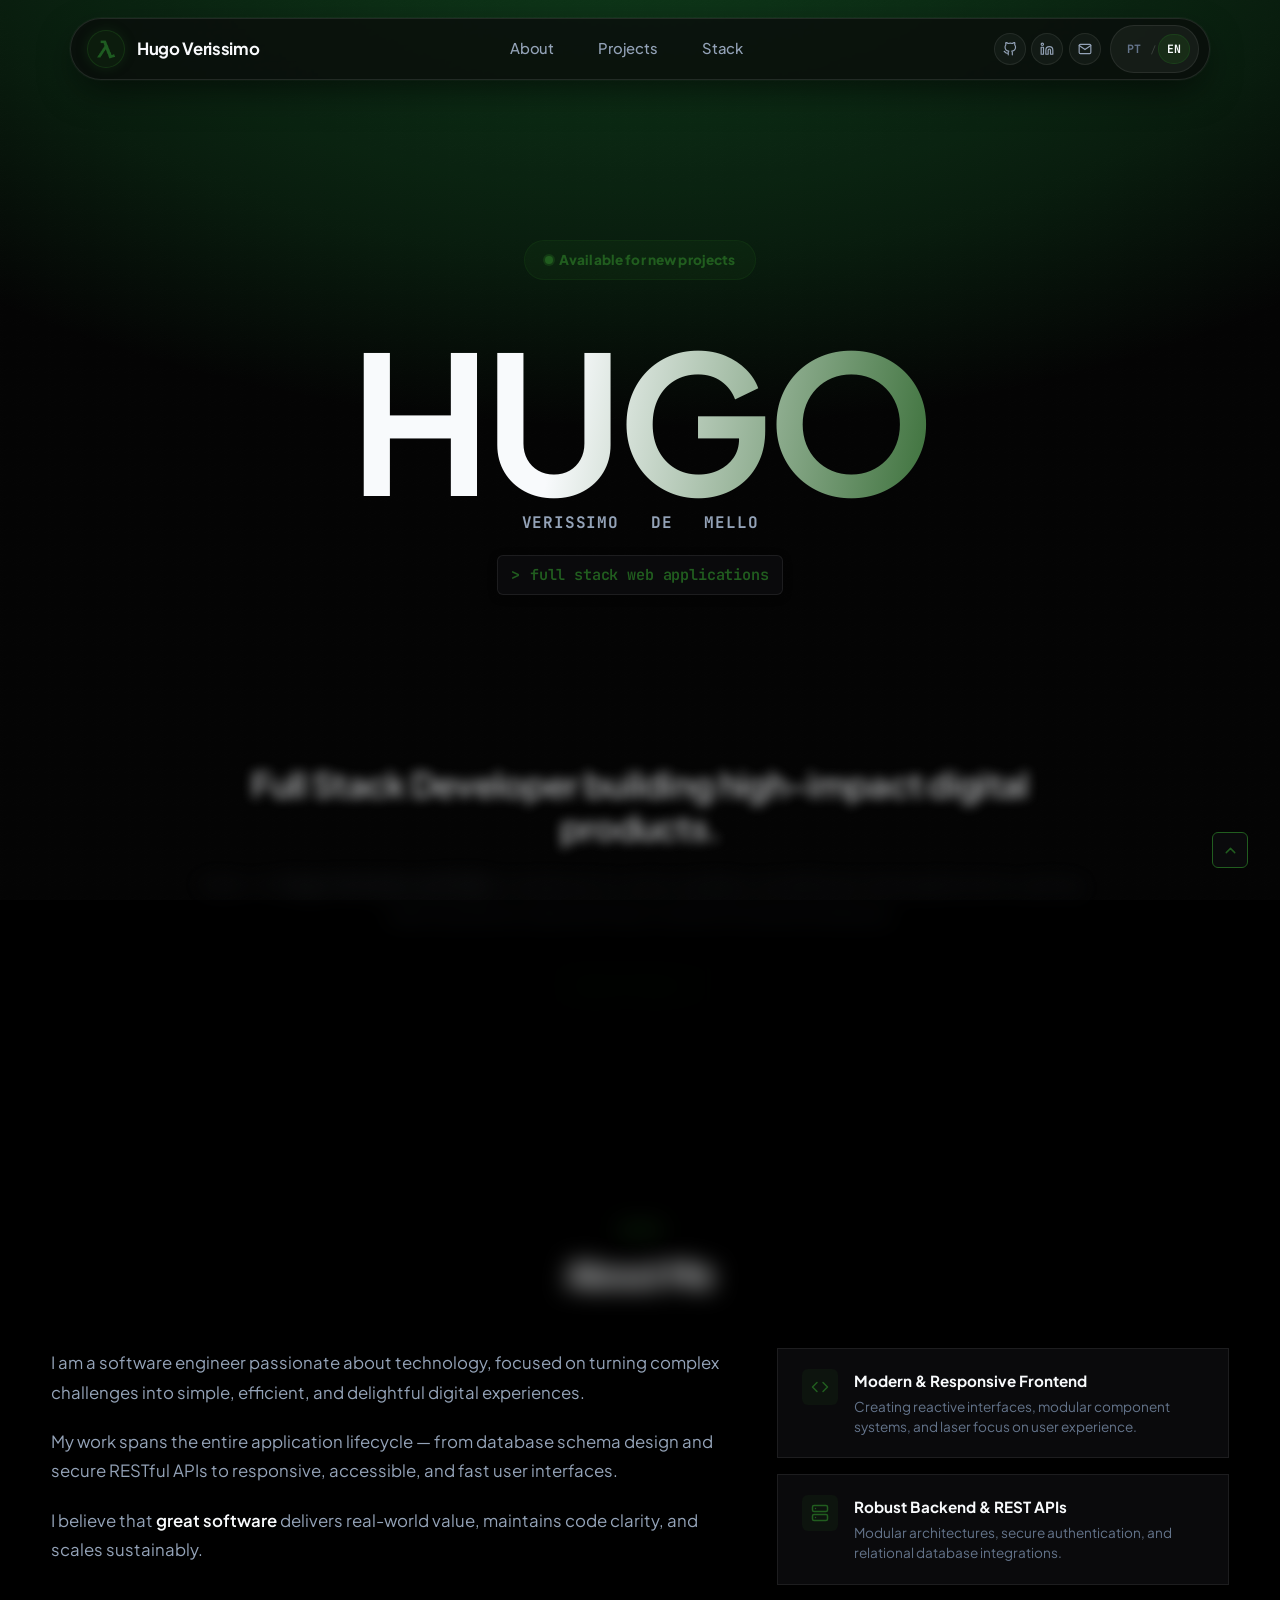
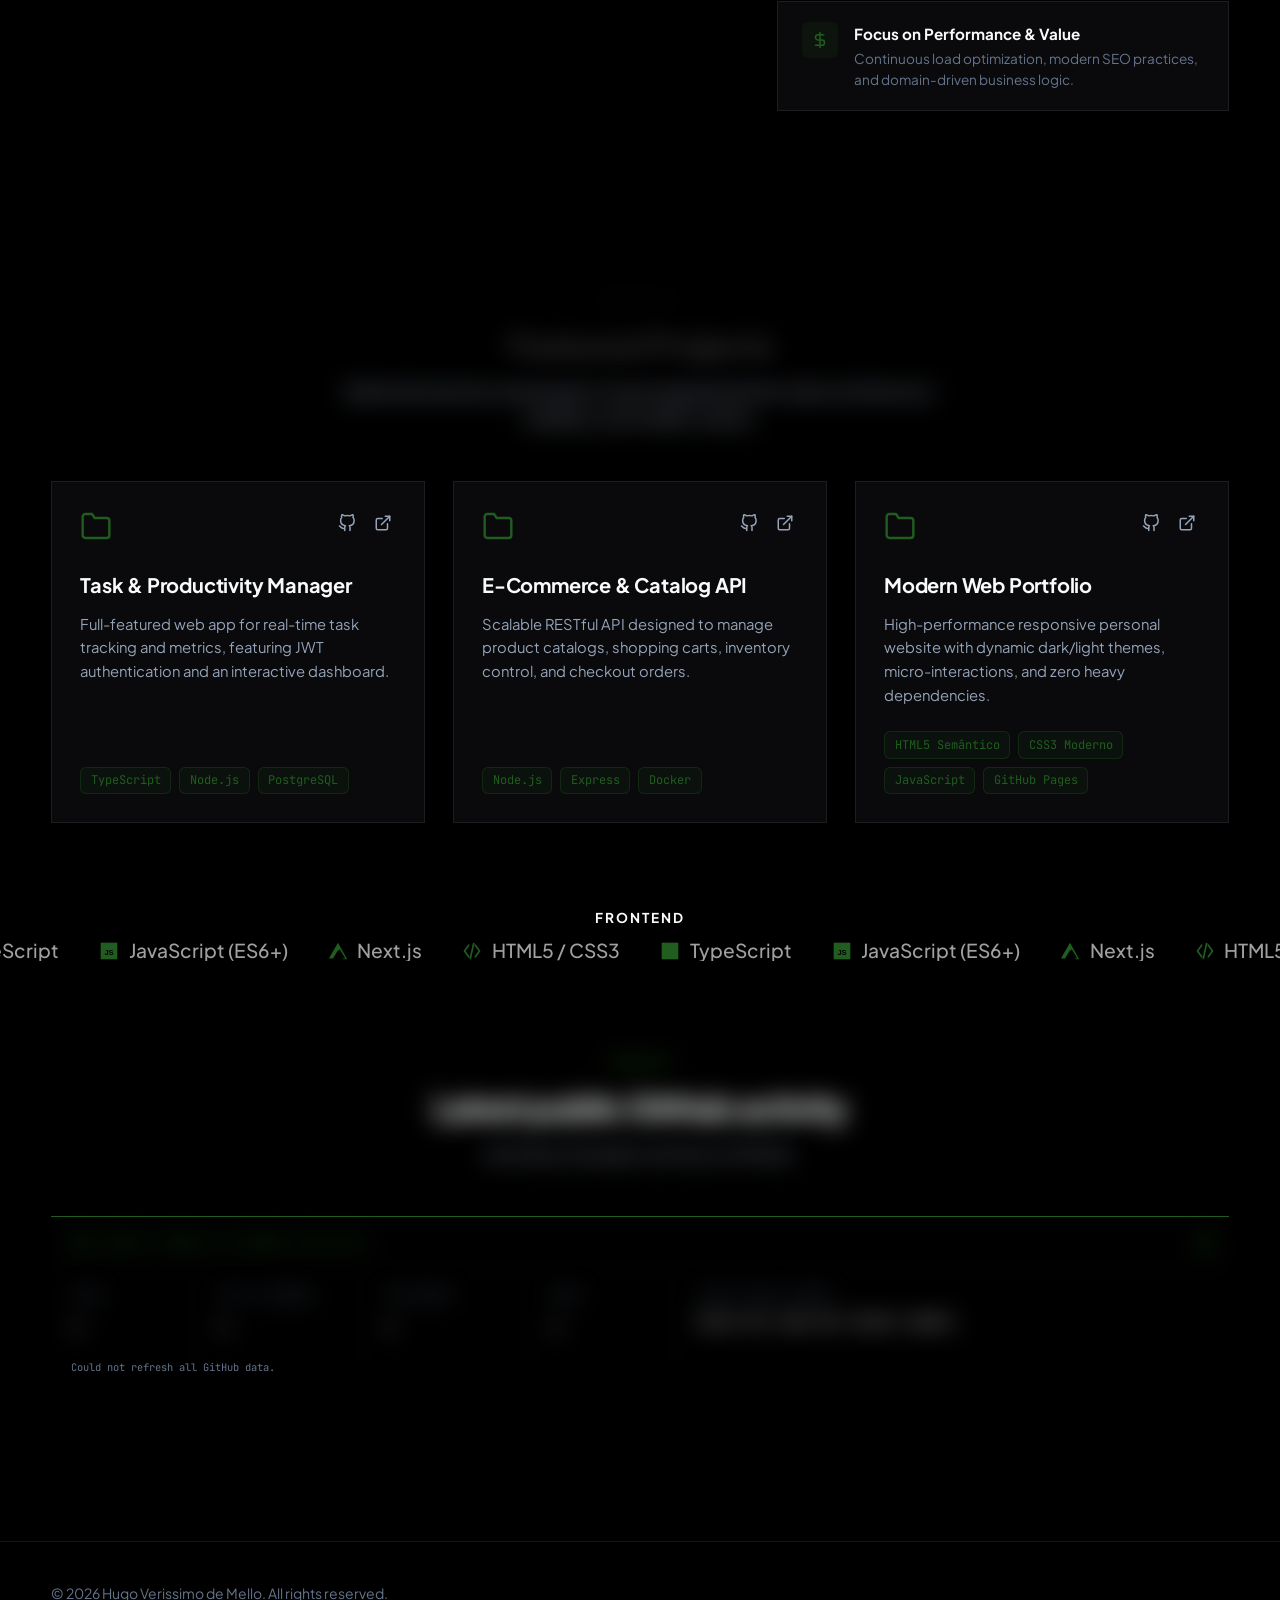
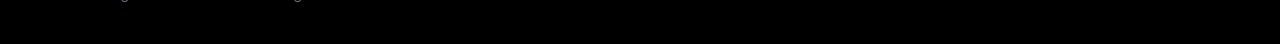
==== index.html @ c096e30d "ajuste da cor e posição carrossel" ====
﻿<!DOCTYPE html>
<html lang="pt-BR">

<head>
    <meta charset="UTF-8">
    <meta name="viewport" content="width=device-width, initial-scale=1.0">
    <meta name="description"
        content="Portfólio de Hugo Verissimo de Mello - Desenvolvedor Full Stack especializado em TypeScript, React, Node.js e soluções web modernas.">
    <meta name="author" content="Hugo Verissimo de Mello">
    <meta property="og:title" content="Hugo Verissimo de Mello | Desenvolvedor Full Stack">
    <meta property="og:description"
        content="Portfólio moderno e direto ao ponto de Hugo Verissimo de Mello. Projetos, stack e contato.">
    <meta property="og:type" content="website">

    <title>Hugo Verissimo de Mello | Desenvolvedor Full Stack</title>

    <!-- Tipografia Moderna (Google Fonts) -->
    <link rel="preconnect" href="https://fonts.googleapis.com">
    <link rel="preconnect" href="https://fonts.gstatic.com" crossorigin>
    <link
        href="https://fonts.googleapis.com/css2?family=JetBrains+Mono:wght@400;500;600&family=Plus+Jakarta+Sans:wght@400;500;600;700;800&display=swap"
        rel="stylesheet">

    <link rel="stylesheet" href="css/main.css">
    <link rel="shortcut icon" href="assets/images/lambda.png" type="image/png" />

</head>

<body>
    <div id="section-glow" aria-hidden="true"></div>

    <!-- Cabeçalho & Navegação Fixa -->
    <header class="header">
        <div class="nav">
            <a href="#" class="nav-brand" aria-label="Início">
                <div class="brand-avatar">
                    <img src="assets/images/lambda_puro.png" alt="Hugo Verissimo" class="brand-logo">
                </div>
                <span class="brand-name">Hugo Verissimo</span>
            </a>

            <!-- Menu de Links com contorno redondo (Pill) e animação contínua -->
            <ul class="nav-links" id="nav-links" role="navigation">
                <li><a href="#sobre" class="nav-link"><span data-i18n="nav.about">Sobre</span><svg
                            class="nav-link-outline" viewBox="0 0 100 40" preserveAspectRatio="none" aria-hidden="true">
                            <rect x="0.75" y="0.75" width="98.5" height="38.5" rx="19.25" ry="19.25" pathLength="100">
                            </rect>
                        </svg></a></li>
                <li><a href="#projetos" class="nav-link"><span data-i18n="nav.projects">Projetos</span><svg
                            class="nav-link-outline" viewBox="0 0 100 40" preserveAspectRatio="none" aria-hidden="true">
                            <rect x="0.75" y="0.75" width="98.5" height="38.5" rx="19.25" ry="19.25" pathLength="100">
                            </rect>
                        </svg></a></li>
                <li><a href="#stack" class="nav-link"><span data-i18n="nav.stack">Stack</span><svg
                            class="nav-link-outline" viewBox="0 0 100 40" preserveAspectRatio="none" aria-hidden="true">
                            <rect x="0.75" y="0.75" width="98.5" height="38.5" rx="19.25" ry="19.25" pathLength="100">
                            </rect>
                        </svg></a></li>

            </ul>

            <!-- Ações do Menu -->
            <div class="nav-actions">
                <!-- Ícones de Contato no Topo -->
                <div class="header-socials" aria-label="Redes sociais e contato">
                    <a href="https://github.com/hugohvm25" target="_blank" rel="noopener noreferrer"
                        class="header-social-link" aria-label="GitHub">
                        <svg viewBox="0 0 24 24" fill="none" stroke="currentColor" stroke-width="2"
                            stroke-linecap="round" stroke-linejoin="round">
                            <path
                                d="M9 19c-5 1.5-5-2.5-7-3m14 6v-3.87a3.37 3.37 0 0 0-.94-2.61c3.14-.35 6.44-1.54 6.44-7A5.44 5.44 0 0 0 20 4.77 5.07 5.07 0 0 0 19.91 1S18.73.65 16 2.48a13.38 13.38 0 0 0-7 0C6.27.65 5.09 1 5.09 1A5.07 5.07 0 0 0 5 4.77a5.44 5.44 0 0 0-1.5 3.78c0 5.42 3.3 6.61 6.44 7A3.37 3.37 0 0 0 9 18.13V22">
                            </path>
                        </svg>
                    </a>
                    <a href="https://www.linkedin.com/in/hugo-verissimo-de-mello/" target="_blank"
                        rel="noopener noreferrer" class="header-social-link" aria-label="LinkedIn">
                        <svg viewBox="0 0 24 24" fill="none" stroke="currentColor" stroke-width="2"
                            stroke-linecap="round" stroke-linejoin="round">
                            <path d="M16 8a6 6 0 0 1 6 6v7h-4v-7a2 2 0 0 0-2-2 2 2 0 0 0-2 2v7h-4v-7a6 6 0 0 1 6-6z">
                            </path>
                            <rect x="2" y="9" width="4" height="12"></rect>
                            <circle cx="4" cy="4" r="2"></circle>
                        </svg>
                    </a>
                    <a href="mailto:hgmello25@gmail.com" class="header-social-link" aria-label="E-mail">
                        <svg viewBox="0 0 24 24" fill="none" stroke="currentColor" stroke-width="2"
                            stroke-linecap="round" stroke-linejoin="round">
                            <path d="M4 4h16c1.1 0 2 .9 2 2v12c0 1.1-.9 2-2 2H4c-1.1 0-2-.9-2-2V6c0-1.1.9-2 2-2z">
                            </path>
                            <polyline points="22,6 12,13 2,6"></polyline>
                        </svg>
                    </a>
                </div>

                <!-- Seletor de Idioma EN / PT -->
                <div class="lang-switch" role="group" aria-label="Idioma">
                    <button type="button" class="lang-btn active" data-lang="pt" aria-pressed="true">PT</button>
                    <span class="lang-divider">/</span>
                    <button type="button" class="lang-btn" data-lang="en" aria-pressed="false">EN</button>
                </div>



                <!-- Botão Menu Mobile -->
                <button id="mobile-toggle" class="mobile-toggle" aria-label="Abrir menu" aria-expanded="false">
                    <svg viewBox="0 0 24 24" width="20" height="20" fill="none" stroke="currentColor" stroke-width="2"
                        stroke-linecap="round" stroke-linejoin="round">
                        <line x1="3" y1="12" x2="21" y2="12"></line>
                        <line x1="3" y1="6" x2="21" y2="6"></line>
                        <line x1="3" y1="18" x2="21" y2="18"></line>
                    </svg>
                </button>
            </div>
        </div>
    </header>

    <main>
        <!-- ====================================================================
         HERO SECTION (Apresentação Principal)
         ==================================================================== -->
        <section class="section hero" id="inicio">
            <div class="container hero-grid">
                <div class="hero-content">
                    <!-- Status Disponível -->
                    <div class="status-pill">
                        <span class="status-dot"></span>
                        <span data-i18n="hero.status">Disponível para novos projetos</span>
                    </div>

                    <br>
                    <!-- Bloco de Nome com Larguras Sincronizadas -->
                    <div class="hero-name-wrapper">
                        <h1 class="hero-name-first highlight"><strong>HUGO</strong></h1>
                        <div class="hero-name-last" aria-label="Verissimo de Mello">
                            <span>VERISSIMO</span>
                            <span>DE</span>
                            <span>MELLO</span>
                        </div>
                    </div>
                    <!-- Roleta de Código (Estilo Ruben Marcus) -->
                    <div class="hero-scramble-box" aria-label="Especialidades">
                        <span class="scramble-prompt" aria-hidden="true">&gt;</span>
                        <span class="scramble-text" id="code-roulette">aplicações web full stack</span>
                    </div>

                    <h2 class="hero-title scroll-blur-title" data-i18n="hero.title">
                        Desenvolvedor <span class="highlight">Full Stack</span> criando produtos de alto impacto.
                    </h2>

                    <p class="hero-subtitle scroll-blur-title" data-i18n="hero.subtitle">
                        Olá, sou <strong>Hugo Verissimo de Mello</strong>. Construo aplicações web completas, escaláveis
                        e eficientes, unindo código limpo no backend com interfaces fluidas e intuitivas no frontend.
                    </p>

                    <div class="hero-cta scroll-blur-title">
                        <a href="#projetos" class="btn btn-projects">
                            <span data-i18n="hero.btnProjects">Explorar Projetos</span>
                            <svg viewBox="0 0 24 24" fill="none" stroke="currentColor" stroke-width="2"
                                stroke-linecap="round" stroke-linejoin="round">
                                <line x1="7" y1="17" x2="17" y2="7"></line>
                                <polyline points="7 7 17 7 17 17"></polyline>
                            </svg>
                        </a>
                    </div>
                </div>


            </div>
        </section>

        <!-- ====================================================================
         SEÇÃO SOBRE MIM (Direta e Objetiva)
         ==================================================================== -->
        <section class="section" id="sobre">
            <div class="container">
                <div class="section-header">
                    <span class="section-tag scroll-blur-title" data-i18n="about.tag">Apresentação</span>
                    <h2 class="section-title scroll-blur-title" data-i18n="about.title">Sobre Mim</h2>
                </div>

                <div class="about-grid">
                    <div class="about-text">
                        <p data-i18n="about.p1">
                            Sou um desenvolvedor apaixonado por tecnologia e engenharia de software, focado em
                            transformar problemas complexos em produtos digitais simples, eficientes e agradáveis de
                            usar.
                        </p>
                        <p data-i18n="about.p2">
                            Minha atuação abrange todo o ciclo de vida da aplicação — desde o planejamento e modelagem
                            de bancos de dados relacionais e APIs RESTful até interfaces responsivas, acessíveis e com
                            excelente usabilidade.
                        </p>
                        <p data-i18n="about.p3">
                            Acredito que um <strong> bom software</strong> é aquele que entrega valor real, possui
                            código
                            compreensível e escala com sustentabilidade.
                        </p>
                    </div>

                    <div class="about-highlights">
                        <div class="highlight-card">
                            <div class="highlight-icon">
                                <svg viewBox="0 0 24 24" fill="none" stroke="currentColor" stroke-width="2"
                                    stroke-linecap="round" stroke-linejoin="round">
                                    <polyline points="16 18 22 12 16 6"></polyline>
                                    <polyline points="8 6 2 12 8 18"></polyline>
                                </svg>
                            </div>
                            <div>
                                <h3 class="highlight-title" data-i18n="about.card1Title">Frontend Moderno & Responsivo
                                </h3>
                                <p class="highlight-desc" data-i18n="about.card1Desc">Criação de interfaces reativas,
                                    componentes reutilizáveis e foco total na experiência do usuário.</p>
                            </div>
                        </div>

                        <div class="highlight-card">
                            <div class="highlight-icon">
                                <svg viewBox="0 0 24 24" fill="none" stroke="currentColor" stroke-width="2"
                                    stroke-linecap="round" stroke-linejoin="round">
                                    <rect x="2" y="2" width="20" height="8" rx="2" ry="2"></rect>
                                    <rect x="2" y="14" width="20" height="8" rx="2" ry="2"></rect>
                                    <line x1="6" y1="6" x2="6.01" y2="6"></line>
                                    <line x1="6" y1="18" x2="6.01" y2="18"></line>
                                </svg>
                            </div>
                            <div>
                                <h3 class="highlight-title" data-i18n="about.card2Title">Backend Robusto & APIs REST
                                </h3>
                                <p class="highlight-desc" data-i18n="about.card2Desc">Arquitetura de microsserviços e
                                    monólitos modulares, autenticação segura e integração com bancos de dados.</p>
                            </div>
                        </div>

                        <div class="highlight-card">
                            <div class="highlight-icon">
                                <svg viewBox="0 0 24 24" fill="none" stroke="currentColor" stroke-width="2"
                                    stroke-linecap="round" stroke-linejoin="round">
                                    <path d="M12 2v20M17 5H9.5a3.5 3.5 0 0 0 0 7h5a3.5 3.5 0 0 1 0 7H6"></path>
                                </svg>
                            </div>
                            <div>
                                <h3 class="highlight-title" data-i18n="about.card3Title">Foco em Performance & Valor
                                </h3>
                                <p class="highlight-desc" data-i18n="about.card3Desc">Otimização contínua de
                                    carregamento, boas práticas de SEO e foco nas regras de negócio.</p>
                            </div>
                        </div>
                    </div>
                </div>
            </div>
        </section>

        <!-- ====================================================================
         SEÇÃO PROJETOS EM DESTAQUE
         ==================================================================== -->
        <section class="section" id="projetos">
            <div class="container">
                <div class="section-header">
                    <span class="section-tag scroll-blur-title" data-i18n="projects.tag">Portfólio</span>
                    <h2 class="section-title scroll-blur-title" data-i18n="projects.title">Projetos em Destaque</h2>
                    <p class="section-description scroll-blur-title" data-i18n="projects.desc">
                        Algumas soluções e projetos que desenvolvi com foco em usabilidade, arquitetura limpa e
                        tecnologias modernas.
                    </p>
                </div>

                <div class="projects-grid">
                    <!-- Projeto 1 -->
                    <article class="project-card">
                        <div class="project-top">
                            <div class="project-folder-icon">
                                <svg viewBox="0 0 24 24" fill="none" stroke="currentColor" stroke-width="1.8"
                                    stroke-linecap="round" stroke-linejoin="round">
                                    <path
                                        d="M22 19a2 2 0 0 1-2 2H4a2 2 0 0 1-2-2V5a2 2 0 0 1 2-2h5l2 3h9a2 2 0 0 1 2 2z">
                                    </path>
                                </svg>
                            </div>
                            <div class="project-links">
                                <a href="https://github.com/hugohvm25" target="_blank" rel="noopener noreferrer"
                                    class="project-link-btn" aria-label="Código no GitHub">
                                    <svg viewBox="0 0 24 24" fill="none" stroke="currentColor" stroke-width="2"
                                        stroke-linecap="round" stroke-linejoin="round">
                                        <path
                                            d="M9 19c-5 1.5-5-2.5-7-3m14 6v-3.87a3.37 3.37 0 0 0-.94-2.61c3.14-.35 6.44-1.54 6.44-7A5.44 5.44 0 0 0 20 4.77 5.07 5.07 0 0 0 19.91 1S18.73.65 16 2.48a13.38 13.38 0 0 0-7 0C6.27.65 5.09 1 5.09 1A5.07 5.07 0 0 0 5 4.77a5.44 5.44 0 0 0-1.5 3.78c0 5.42 3.3 6.61 6.44 7A3.37 3.37 0 0 0 9 18.13V22">
                                        </path>
                                    </svg>
                                </a>
                                <a href="#" class="project-link-btn" aria-label="Demo do Projeto">
                                    <svg viewBox="0 0 24 24" fill="none" stroke="currentColor" stroke-width="2"
                                        stroke-linecap="round" stroke-linejoin="round">
                                        <path d="M18 13v6a2 2 0 0 1-2 2H5a2 2 0 0 1-2-2V8a2 2 0 0 1 2-2h6"></path>
                                        <polyline points="15 3 21 3 21 9"></polyline>
                                        <line x1="10" y1="14" x2="21" y2="3"></line>
                                    </svg>
                                </a>
                            </div>
                        </div>

                        <h3 class="project-title" data-i18n="projects.p1Title">Gestor de Tarefas & Produtividade</h3>
                        <p class="project-description" data-i18n="projects.p1Desc">
                            Aplicação web completa para acompanhamento de tarefas e métricas em tempo real, com
                            autenticação segura JWT e dashboard interativo.
                        </p>

                        <ul class="project-tags">
                            <li class="tag-badge">TypeScript</li>
                            <li class="tag-badge">Node.js</li>
                            <li class="tag-badge">PostgreSQL</li>
                        </ul>
                    </article>

                    <!-- Projeto 2 -->
                    <article class="project-card">
                        <div class="project-top">
                            <div class="project-folder-icon">
                                <svg viewBox="0 0 24 24" fill="none" stroke="currentColor" stroke-width="1.8"
                                    stroke-linecap="round" stroke-linejoin="round">
                                    <path
                                        d="M22 19a2 2 0 0 1-2 2H4a2 2 0 0 1-2-2V5a2 2 0 0 1 2-2h5l2 3h9a2 2 0 0 1 2 2z">
                                    </path>
                                </svg>
                            </div>
                            <div class="project-links">
                                <a href="https://github.com/hugohvm25" target="_blank" rel="noopener noreferrer"
                                    class="project-link-btn" aria-label="Código no GitHub">
                                    <svg viewBox="0 0 24 24" fill="none" stroke="currentColor" stroke-width="2"
                                        stroke-linecap="round" stroke-linejoin="round">
                                        <path
                                            d="M9 19c-5 1.5-5-2.5-7-3m14 6v-3.87a3.37 3.37 0 0 0-.94-2.61c3.14-.35 6.44-1.54 6.44-7A5.44 5.44 0 0 0 20 4.77 5.07 5.07 0 0 0 19.91 1S18.73.65 16 2.48a13.38 13.38 0 0 0-7 0C6.27.65 5.09 1 5.09 1A5.07 5.07 0 0 0 5 4.77a5.44 5.44 0 0 0-1.5 3.78c0 5.42 3.3 6.61 6.44 7A3.37 3.37 0 0 0 9 18.13V22">
                                        </path>
                                    </svg>
                                </a>
                                <a href="#" class="project-link-btn" aria-label="Demo do Projeto">
                                    <svg viewBox="0 0 24 24" fill="none" stroke="currentColor" stroke-width="2"
                                        stroke-linecap="round" stroke-linejoin="round">
                                        <path d="M18 13v6a2 2 0 0 1-2 2H5a2 2 0 0 1-2-2V8a2 2 0 0 1 2-2h6"></path>
                                        <polyline points="15 3 21 3 21 9"></polyline>
                                        <line x1="10" y1="14" x2="21" y2="3"></line>
                                    </svg>
                                </a>
                            </div>
                        </div>

                        <h3 class="project-title" data-i18n="projects.p2Title">API de Catálogo & E-commerce</h3>
                        <p class="project-description" data-i18n="projects.p2Desc">
                            API RESTful escalável projetada para gerenciar catálogos de produtos, carrinho de compras,
                            controle de estoque e processamento de pedidos.
                        </p>

                        <ul class="project-tags">
                            <li class="tag-badge">Node.js</li>
                            <li class="tag-badge">Express</li>
                            <li class="tag-badge">Docker</li>
                        </ul>
                    </article>

                    <!-- Projeto 3 -->
                    <article class="project-card">
                        <div class="project-top">
                            <div class="project-folder-icon">
                                <svg viewBox="0 0 24 24" fill="none" stroke="currentColor" stroke-width="1.8"
                                    stroke-linecap="round" stroke-linejoin="round">
                                    <path
                                        d="M22 19a2 2 0 0 1-2 2H4a2 2 0 0 1-2-2V5a2 2 0 0 1 2-2h5l2 3h9a2 2 0 0 1 2 2z">
                                    </path>
                                </svg>
                            </div>
                            <div class="project-links">
                                <a href="https://github.com/hugohvm25/hugohvm25.github.io" target="_blank"
                                    rel="noopener noreferrer" class="project-link-btn" aria-label="Código no GitHub">
                                    <svg viewBox="0 0 24 24" fill="none" stroke="currentColor" stroke-width="2"
                                        stroke-linecap="round" stroke-linejoin="round">
                                        <path
                                            d="M9 19c-5 1.5-5-2.5-7-3m14 6v-3.87a3.37 3.37 0 0 0-.94-2.61c3.14-.35 6.44-1.54 6.44-7A5.44 5.44 0 0 0 20 4.77 5.07 5.07 0 0 0 19.91 1S18.73.65 16 2.48a13.38 13.38 0 0 0-7 0C6.27.65 5.09 1 5.09 1A5.07 5.07 0 0 0 5 4.77a5.44 5.44 0 0 0-1.5 3.78c0 5.42 3.3 6.61 6.44 7A3.37 3.37 0 0 0 9 18.13V22">
                                        </path>
                                    </svg>
                                </a>
                                <a href="#" class="project-link-btn" aria-label="Demo do Projeto">
                                    <svg viewBox="0 0 24 24" fill="none" stroke="currentColor" stroke-width="2"
                                        stroke-linecap="round" stroke-linejoin="round">
                                        <path d="M18 13v6a2 2 0 0 1-2 2H5a2 2 0 0 1-2-2V8a2 2 0 0 1 2-2h6"></path>
                                        <polyline points="15 3 21 3 21 9"></polyline>
                                        <line x1="10" y1="14" x2="21" y2="3"></line>
                                    </svg>
                                </a>
                            </div>
                        </div>

                        <h3 class="project-title" data-i18n="projects.p3Title">Portfólio Web Moderno</h3>
                        <p class="project-description" data-i18n="projects.p3Desc">
                            Website pessoal responsivo de alta performance com temas claro e escuro dinâmicos,
                            microinterações e zero dependências pesadas.
                        </p>

                        <ul class="project-tags">
                            <li class="tag-badge">HTML5 Semântico</li>
                            <li class="tag-badge">CSS3 Moderno</li>
                            <li class="tag-badge">JavaScript</li>
                            <li class="tag-badge">GitHub Pages</li>
                        </ul>
                    </article>
                </div>
            </div>
        </section>



        <!-- ====================================================================
         SEÇÃO TECNOLOGIAS & FERRAMENTAS (STACK)
         ==================================================================== -->

        <section class="skill-group" aria-labelledby="skill-frontend-title">
            <h3 class="skill-group-title" id="skill-frontend-title" data-i18n="stack.catFrontend">Frontend</h3>
            <div class="skills-carousel" aria-label="Frontend">

                <div class="skills-carousel-track">
                    <!-- TypeScript -->
                    <article class="skill-tile">
                        <div class="skill-tile-content">
                            <div class="skill-tile-icon-wrapper">
                                <svg class="skill-tile-icon" viewBox="0 0 24 24" aria-hidden="true">
                                    <path fill="currentColor" d="M2 2h20v20H2z" />
                                    <path fill="currentColor"
                                        d="M12 11h4v2h-1v6h-2v-6h-1zM8 11h3v2H9v1h2v2H9v1h2v2H8z" />
                                </svg>
                            </div>
                            <h4 class="skill-tile-name">TypeScript</h4>
                        </div>
                    </article>

                    <!-- JavaScript -->
                    <article class="skill-tile">
                        <div class="skill-tile-content">
                            <div class="skill-tile-icon-wrapper">
                                <svg class="skill-tile-icon" viewBox="0 0 24 24" aria-hidden="true">
                                    <path fill="currentColor" d="M2 2h20v20H2z" />
                                    <text x="12" y="17" fill="var(--bg-body)" text-anchor="middle" font-size="9"
                                        font-family="sans-serif" font-weight="700">JS</text>
                                </svg>
                            </div>
                            <h4 class="skill-tile-name">JavaScript (ES6+)</h4>
                        </div>
                    </article>

                    <!-- Next.js -->
                    <article class="skill-tile">
                        <div class="skill-tile-content">
                            <div class="skill-tile-icon-wrapper">
                                <svg class="skill-tile-icon" viewBox="0 0 24 24" aria-hidden="true">
                                    <path fill="currentColor" d="M12 2L1 21h5l6-10 6.5 11H23L12 2z" />
                                    <path fill="var(--bg-body)" d="M12.1 12.2L18 21h2.8L14 10z" />
                                </svg>
                            </div>
                            <h4 class="skill-tile-name">Next.js</h4>
                        </div>
                    </article>

                    <!-- HTML5/CSS3 -->
                    <article class="skill-tile">
                        <div class="skill-tile-content">
                            <div class="skill-tile-icon-wrapper">
                                <svg class="skill-tile-icon" viewBox="0 0 24 24" aria-hidden="true">
                                    <path d="m8 5-5 7 5 7M16 5l5 7-5 7M14 3l-4 18" fill="none" stroke="currentColor"
                                        stroke-width="2" stroke-linecap="round" stroke-linejoin="round" />
                                </svg>
                            </div>
                            <h4 class="skill-tile-name">HTML5 / CSS3</h4>
                        </div>
                    </article>
                </div>
            </div>
        </section>



        <section class="section" id="stack">
            <div class="container">
                <div class="section-header">
                    <span class="section-tag scroll-blur-title" data-i18n="github.tag">Atualizações</span>
                    <h2 class="section-title scroll-blur-title" data-i18n="github.title">Últimas atividades do GitHub
                    </h2>

                    <p class="section-description scroll-blur-title" data-i18n="github.desc">
                        Resumo das movimentações de projetos no GitHub.
                    </p>
                </div>

                <section class="github-activity" aria-labelledby="github-activity-title">
                    <header class="github-activity-header scroll-blur-title">
                        <h3 class="github-activity-title" id="github-activity-title">
                            <svg viewBox="0 0 24 24" aria-hidden="true">
                                <path
                                    d="M12 .5C5.65.5.5 5.65.5 12c0 5.08 3.3 9.39 7.88 10.91.58.11.79-.25.79-.56v-2.02c-3.2.7-3.88-1.36-3.88-1.36-.53-1.34-1.28-1.7-1.28-1.7-1.05-.72.08-.7.08-.7 1.16.08 1.77 1.19 1.77 1.19 1.03 1.77 2.7 1.26 3.36.96.1-.75.4-1.26.73-1.55-2.55-.29-5.23-1.28-5.23-5.7 0-1.26.45-2.29 1.19-3.1-.12-.29-.52-1.47.11-3.06 0 0 .97-.31 3.18 1.18a11.1 11.1 0 0 1 5.79 0c2.2-1.49 3.17-1.18 3.17-1.18.63 1.59.24 2.77.12 3.06.74.81 1.18 1.84 1.18 3.1 0 4.43-2.68 5.4-5.24 5.69.41.36.78 1.06.78 2.14v3.17c0 .31.21.68.8.56A11.51 11.51 0 0 0 23.5 12C23.5 5.65 18.35.5 12 .5z">
                                </path>
                            </svg>
                            <span data-i18n="github.title">Últimas atividades do GitHub</span>
                        </h3>
                        <span class="github-activity-indicator" aria-hidden="true"></span>
                    </header>
                    <div class="github-activity-grid ">
                        <div class="github-activity-stat scroll-blur-title">
                            <span class="github-activity-label" data-i18n="github.total">Total</span>
                            <strong class="github-activity-value" id="github-total-count">—</strong>
                        </div>
                        <div class="github-activity-stat scroll-blur-title">
                            <span class="github-activity-label" data-i18n="github.year">Últimos 12 meses</span>
                            <strong class="github-activity-value" id="github-year-count">—</strong>
                        </div>
                        <div class="github-activity-stat scroll-blur-title">
                            <span class="github-activity-label" data-i18n="github.month">Este mês</span>
                            <strong class="github-activity-value" id="github-month-count">—</strong>
                        </div>
                        <div class="github-activity-stat scroll-blur-title">
                            <span class="github-activity-label" data-i18n="github.today">Hoje</span>
                            <strong class="github-activity-value" id="github-today-count">—</strong>
                        </div>

                        <div class="github-activity-commit scroll-blur-title">
                            <span class="github-activity-label" data-i18n="github.latest">Último commit público</span>
                            <a class="github-activity-commit-title" id="github-latest-commit"
                                href="https://github.com/hugohvm25" target="_blank" rel="noopener noreferrer"
                                data-i18n="github.loading">
                                Carregando atividade...
                            </a>
                            <span class="github-activity-commit-meta" id="github-latest-commit-meta"
                                data-i18n="github.loading">Carregando atividade...</span>
                        </div>
                    </div>
                    <p class="github-activity-status" id="github-activity-status" role="status" aria-live="polite"
                        data-i18n="github.loading">Carregando atividade...</p>
                </section>
    </main>


    <a href="#inicio" class="social-link back-to-top" aria-label="Voltar ao topo" title="Voltar ao topo">
        <svg viewBox="0 0 24 24" fill="none" stroke="currentColor" stroke-width="2" stroke-linecap="round"
            stroke-linejoin="round" aria-hidden="true">
            <path d="m18 15-6-6-6 6"></path>
        </svg>
    </a>

    <!-- Rodapé -->
    <footer class="footer">
        <div class="container footer-content">
            <p data-i18n="footer.rights">© 2026 Hugo Verissimo de Mello. Todos os direitos reservados.</p>
        </div>
    </footer>

    <div id="cursor" aria-hidden="true">
    <svg viewBox="0 0 24 24" xmlns="http://www.w3.org/2000/svg">
        <path class="cursor-fill-dark" d="M3.5 1.5L24 13.5L12.5 14Z" />
        <path class="cursor-fill-light" d="M3.5 1.5L12.5 14L8 22.5Z" />
        <path class="cursor-stroke" d="M3.5 1.5L24 13.5L12.5 14L8 22.5L3.5 1.5Z" fill="none" stroke-linejoin="round" stroke-width="2" />
    </svg>
</div>

    <!-- Scripts Modulares -->
    <script src="js/theme.js"></script>
    <script src="js/navigation.js"></script>
    <script src="js/clipboard.js"></script>
    <script src="js/scroll.js"></script>
    <script src="js/title-marquee.js"></script>
    <script src="js/scramble.js"></script>
    <script src="js/i18n.js"></script>
    <script src="js/main.js"></script>
    <script src="js/skills-carousel.js"></script>
    <script src="js/cursor.js"></script>
    <script src="js/github-activity.js"></script>
    <script src="js/section-glow.js"></script>
    <script src="js/scroll-blur.js"></script>
    <script src="js/hero-name-gradient.js"></script>
</body>

</html>
---- css/main.css ----
/* ==========================================================================
   PORTFÓLIO HUGO VERISSIMO DE MELLO - CSS CENTRAL (ENTRY POINT)
   Importa os módulos de forma granular e organizada
   ========================================================================== */

/* 1. Design Tokens & Variáveis (Dark/Light) */
@import url('./variables.css');

/* 2. Reset & Estrutura Base */
@import url('./base.css');

/* 3. Componentes Reutilizáveis (Botões, Badges, Status) */
@import url('./components.css');
@import url('./cursor.css');

/* 4. Cabeçalho & Navegação */
@import url('./header.css');

/* 5. Seções Específicas */
@import url('./hero.css');
@import url('./about.css');
@import url('./projects.css');
@import url('./skills.css');
@import url('./contact.css');
@import url('./card-effects.css');
@import url('./grain.css');
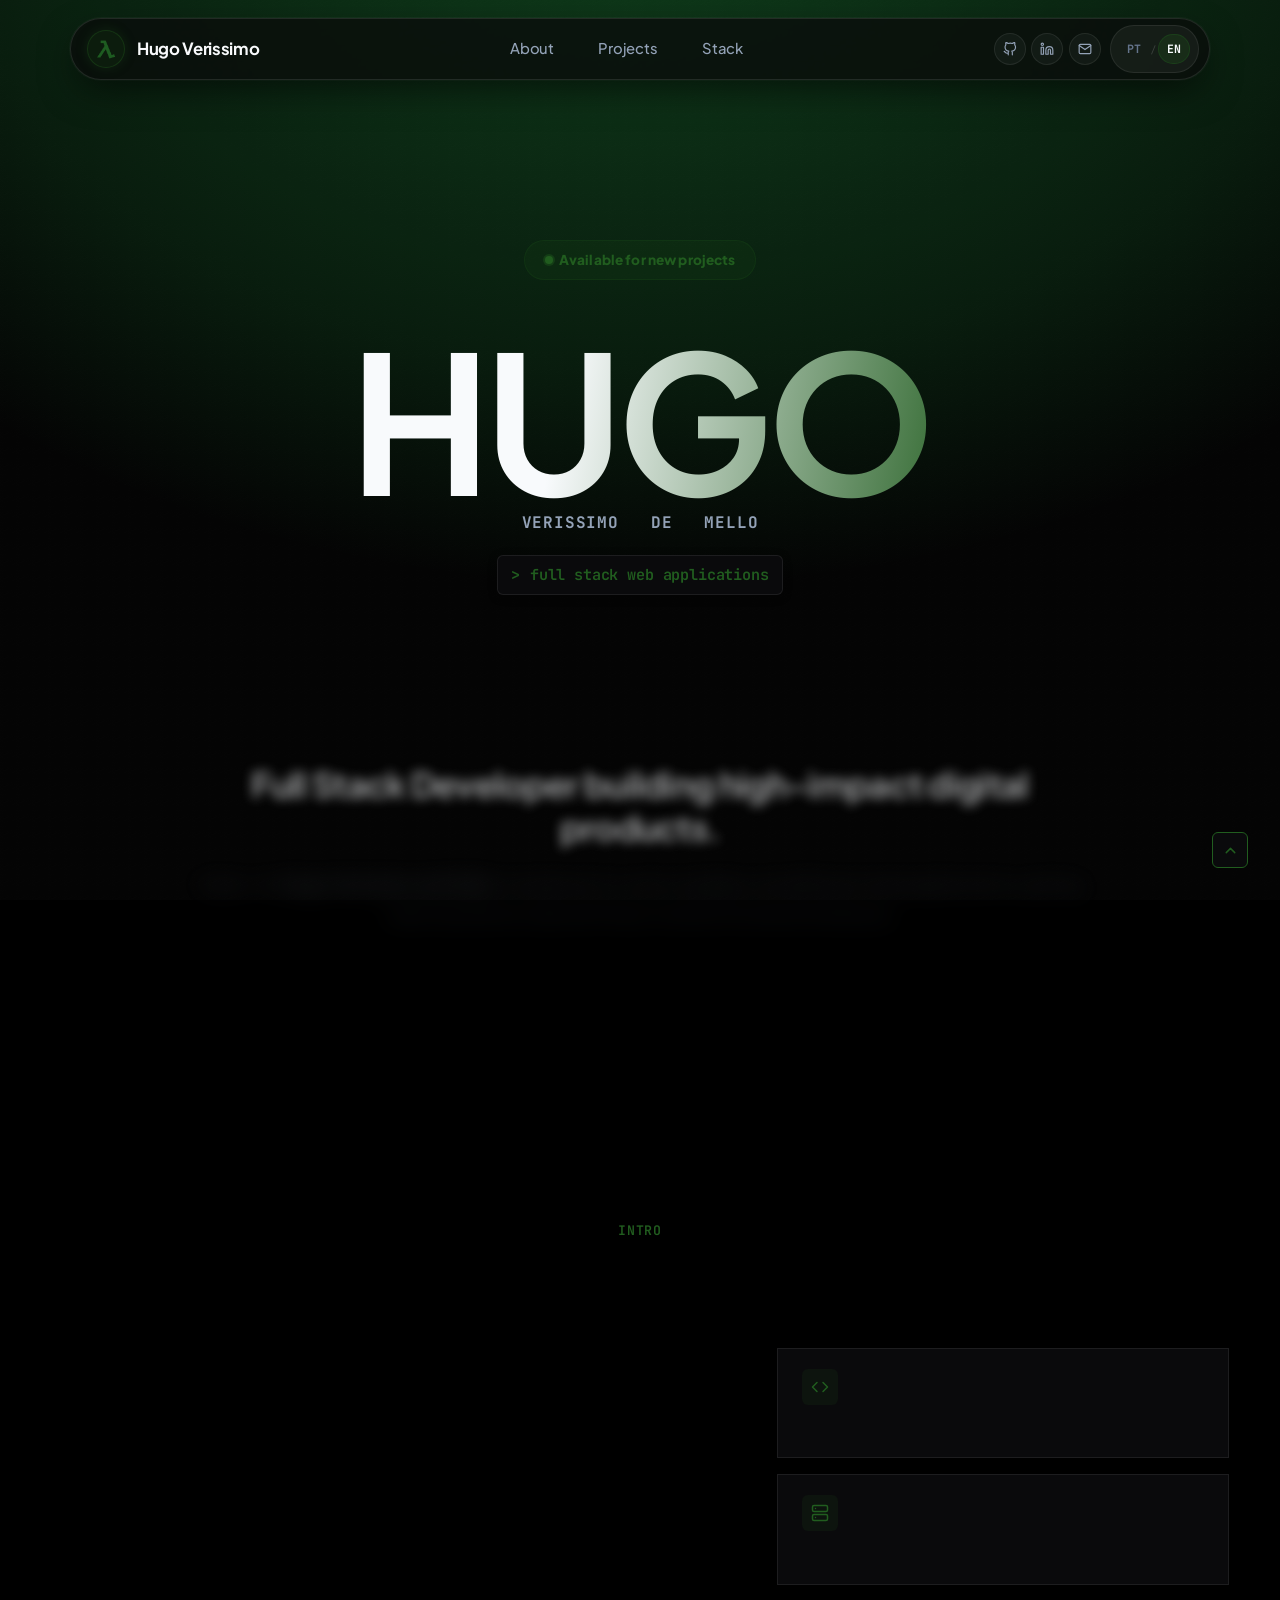
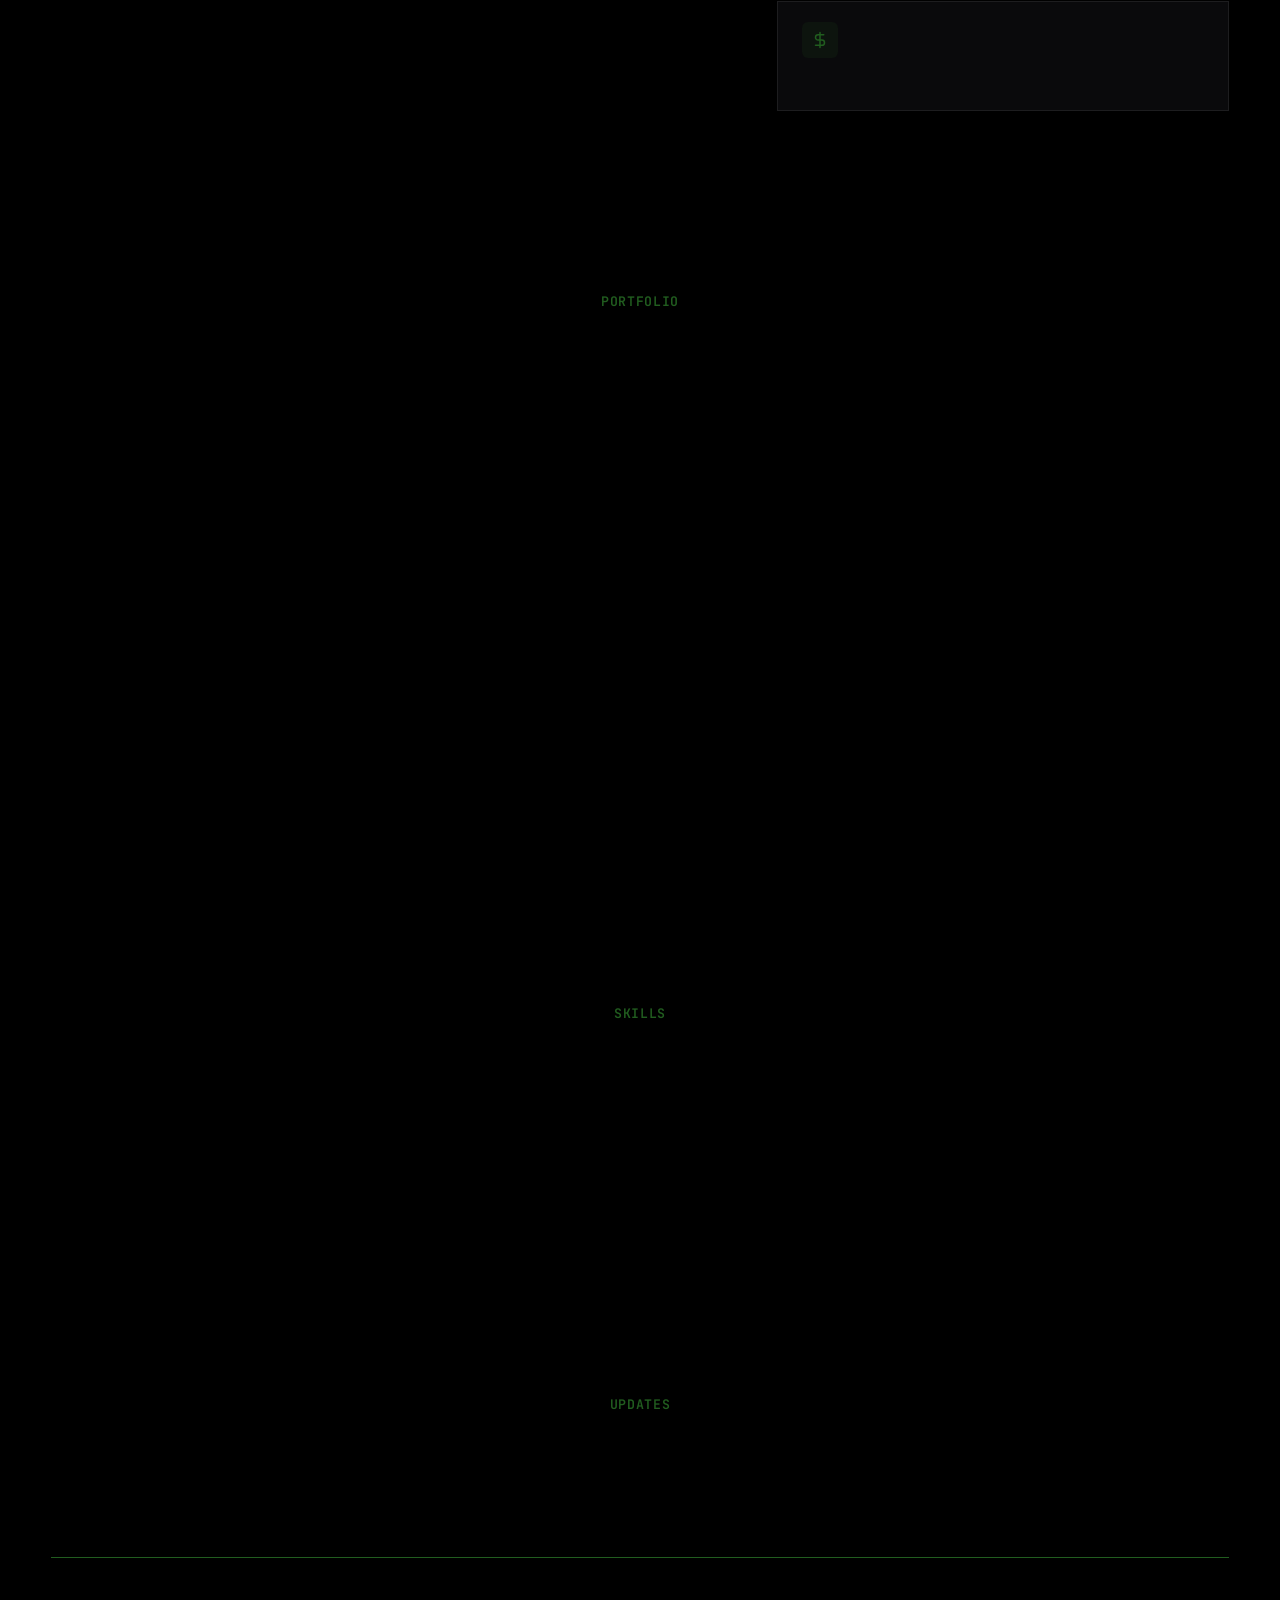
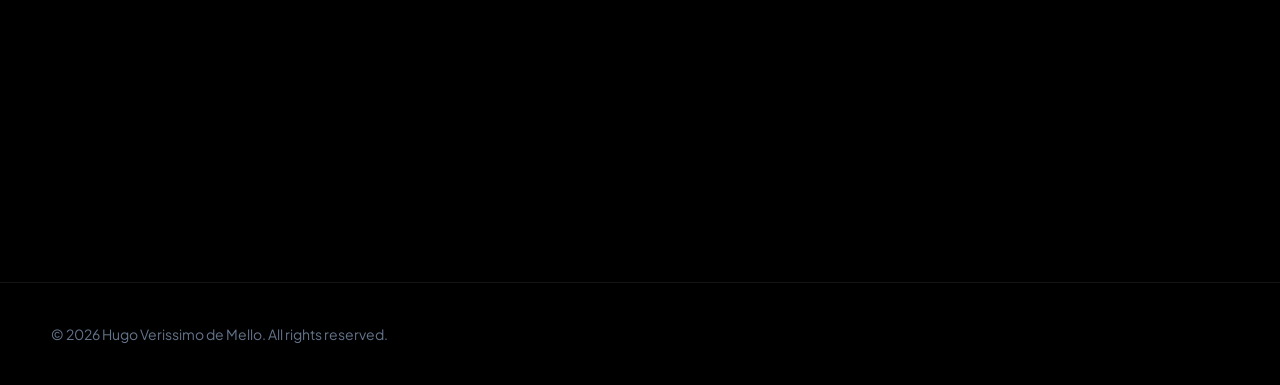
==== commit 36654c96: "correção do blur de transição e carrossel" ====
--- a/index.html
+++ b/index.html
@@ -143,16 +143,16 @@
                         <span class="scramble-text" id="code-roulette">aplicações web full stack</span>
                     </div>
 
-                    <h2 class="hero-title scroll-blur-title" data-i18n="hero.title">
+                    <h2 class="hero-title" data-i18n="hero.title">
                         Desenvolvedor <span class="highlight">Full Stack</span> criando produtos de alto impacto.
                     </h2>
 
-                    <p class="hero-subtitle scroll-blur-title" data-i18n="hero.subtitle">
+                    <p class="hero-subtitle" data-i18n="hero.subtitle">
                         Olá, sou <strong>Hugo Verissimo de Mello</strong>. Construo aplicações web completas, escaláveis
                         e eficientes, unindo código limpo no backend com interfaces fluidas e intuitivas no frontend.
                     </p>
 
-                    <div class="hero-cta scroll-blur-title">
+                    <div class="hero-cta">
                         <a href="#projetos" class="btn btn-projects">
                             <span data-i18n="hero.btnProjects">Explorar Projetos</span>
                             <svg viewBox="0 0 24 24" fill="none" stroke="currentColor" stroke-width="2"
@@ -168,14 +168,17 @@
             </div>
         </section>
 
+
+
+
         <!-- ====================================================================
          SEÇÃO SOBRE MIM (Direta e Objetiva)
          ==================================================================== -->
         <section class="section" id="sobre">
             <div class="container">
                 <div class="section-header">
-                    <span class="section-tag scroll-blur-title" data-i18n="about.tag">Apresentação</span>
-                    <h2 class="section-title scroll-blur-title" data-i18n="about.title">Sobre Mim</h2>
+                    <span class="section-tag" data-i18n="about.tag">Apresentação</span>
+                    <h2 class="section-title" data-i18n="about.title">Sobre Mim</h2>
                 </div>
 
                 <div class="about-grid">
@@ -251,15 +254,17 @@
             </div>
         </section>
 
+
+
         <!-- ====================================================================
          SEÇÃO PROJETOS EM DESTAQUE
          ==================================================================== -->
         <section class="section" id="projetos">
             <div class="container">
                 <div class="section-header">
-                    <span class="section-tag scroll-blur-title" data-i18n="projects.tag">Portfólio</span>
-                    <h2 class="section-title scroll-blur-title" data-i18n="projects.title">Projetos em Destaque</h2>
-                    <p class="section-description scroll-blur-title" data-i18n="projects.desc">
+                    <span class="section-tag" data-i18n="projects.tag">Portfólio</span>
+                    <h2 class="section-title" data-i18n="projects.title">Projetos em Destaque</h2>
+                    <p class="section-description" data-i18n="projects.desc">
                         Algumas soluções e projetos que desenvolvi com foco em usabilidade, arquitetura limpa e
                         tecnologias modernas.
                     </p>
@@ -411,84 +416,97 @@
          SEÇÃO TECNOLOGIAS & FERRAMENTAS (STACK)
          ==================================================================== -->
 
-        <section class="skill-group" aria-labelledby="skill-frontend-title">
-            <h3 class="skill-group-title" id="skill-frontend-title" data-i18n="stack.catFrontend">Frontend</h3>
-            <div class="skills-carousel" aria-label="Frontend">
-
-                <div class="skills-carousel-track">
-                    <!-- TypeScript -->
-                    <article class="skill-tile">
-                        <div class="skill-tile-content">
-                            <div class="skill-tile-icon-wrapper">
-                                <svg class="skill-tile-icon" viewBox="0 0 24 24" aria-hidden="true">
-                                    <path fill="currentColor" d="M2 2h20v20H2z" />
-                                    <path fill="currentColor"
-                                        d="M12 11h4v2h-1v6h-2v-6h-1zM8 11h3v2H9v1h2v2H9v1h2v2H8z" />
-                                </svg>
-                            </div>
-                            <h4 class="skill-tile-name">TypeScript</h4>
-                        </div>
-                    </article>
-
-                    <!-- JavaScript -->
-                    <article class="skill-tile">
-                        <div class="skill-tile-content">
-                            <div class="skill-tile-icon-wrapper">
-                                <svg class="skill-tile-icon" viewBox="0 0 24 24" aria-hidden="true">
-                                    <path fill="currentColor" d="M2 2h20v20H2z" />
-                                    <text x="12" y="17" fill="var(--bg-body)" text-anchor="middle" font-size="9"
-                                        font-family="sans-serif" font-weight="700">JS</text>
-                                </svg>
-                            </div>
-                            <h4 class="skill-tile-name">JavaScript (ES6+)</h4>
-                        </div>
-                    </article>
-
-                    <!-- Next.js -->
-                    <article class="skill-tile">
-                        <div class="skill-tile-content">
-                            <div class="skill-tile-icon-wrapper">
-                                <svg class="skill-tile-icon" viewBox="0 0 24 24" aria-hidden="true">
-                                    <path fill="currentColor" d="M12 2L1 21h5l6-10 6.5 11H23L12 2z" />
-                                    <path fill="var(--bg-body)" d="M12.1 12.2L18 21h2.8L14 10z" />
-                                </svg>
-                            </div>
-                            <h4 class="skill-tile-name">Next.js</h4>
-                        </div>
-                    </article>
-
-                    <!-- HTML5/CSS3 -->
-                    <article class="skill-tile">
-                        <div class="skill-tile-content">
-                            <div class="skill-tile-icon-wrapper">
-                                <svg class="skill-tile-icon" viewBox="0 0 24 24" aria-hidden="true">
-                                    <path d="m8 5-5 7 5 7M16 5l5 7-5 7M14 3l-4 18" fill="none" stroke="currentColor"
-                                        stroke-width="2" stroke-linecap="round" stroke-linejoin="round" />
-                                </svg>
-                            </div>
-                            <h4 class="skill-tile-name">HTML5 / CSS3</h4>
-                        </div>
-                    </article>
-                </div>
-            </div>
-        </section>
-
-
-
         <section class="section" id="stack">
             <div class="container">
                 <div class="section-header">
-                    <span class="section-tag scroll-blur-title" data-i18n="github.tag">Atualizações</span>
-                    <h2 class="section-title scroll-blur-title" data-i18n="github.title">Últimas atividades do GitHub
+                    <span class="section-tag" data-i18n="stack.tag">Competências</span>
+                    <h2 class="section-title" data-i18n="stack.title">Stack & Ferramentas</h2>
+                    <p class="section-description" data-i18n="stack.desc">
+                        Tecnologias que utilizo no dia a dia para construir soluções eficientes do frontend ao deploy.
+                    </p>
+                </div>
+
+                <div class="skills-carousel" role="region" aria-label="Carrossel de tecnologias">
+                    <div class="skills-carousel-track">
+                        <!-- TypeScript -->
+                        <article class="skill-tile">
+                            <div class="skill-tile-content">
+                                <div class="skill-tile-icon-wrapper">
+                                    <svg class="skill-tile-icon" viewBox="0 0 24 24" aria-hidden="true">
+                                        <path fill="currentColor" d="M2 2h20v20H2z" />
+                                        <path fill="currentColor"
+                                            d="M12 11h4v2h-1v6h-2v-6h-1zM8 11h3v2H9v1h2v2H9v1h2v2H8z" />
+                                    </svg>
+                                </div>
+                                <h4 class="skill-tile-name">TypeScript</h4>
+                            </div>
+                        </article>
+
+                        <!-- JavaScript -->
+                        <article class="skill-tile">
+                            <div class="skill-tile-content">
+                                <div class="skill-tile-icon-wrapper">
+                                    <svg class="skill-tile-icon" viewBox="0 0 24 24" aria-hidden="true">
+                                        <path fill="currentColor" d="M2 2h20v20H2z" />
+                                        <text x="12" y="17" fill="var(--bg-body)" text-anchor="middle" font-size="9"
+                                            font-family="sans-serif" font-weight="700">JS</text>
+                                    </svg>
+                                </div>
+                                <h4 class="skill-tile-name">JavaScript (ES6+)</h4>
+                            </div>
+                        </article>
+
+                        <!-- Next.js -->
+                        <article class="skill-tile">
+                            <div class="skill-tile-content">
+                                <div class="skill-tile-icon-wrapper">
+                                    <svg class="skill-tile-icon" viewBox="0 0 24 24" aria-hidden="true">
+                                        <path fill="currentColor" d="M12 2L1 21h5l6-10 6.5 11H23L12 2z" />
+                                        <path fill="var(--bg-body)" d="M12.1 12.2L18 21h2.8L14 10z" />
+                                    </svg>
+                                </div>
+                                <h4 class="skill-tile-name">Next.js</h4>
+                            </div>
+                        </article>
+
+                        <!-- HTML5/CSS3 -->
+                        <article class="skill-tile">
+                            <div class="skill-tile-content">
+                                <div class="skill-tile-icon-wrapper">
+                                    <svg class="skill-tile-icon" viewBox="0 0 24 24" aria-hidden="true">
+                                        <path d="m8 5-5 7 5 7M16 5l5 7-5 7M14 3l-4 18" fill="none" stroke="currentColor"
+                                            stroke-width="2" stroke-linecap="round" stroke-linejoin="round" />
+                                    </svg>
+                                </div>
+                                <h4 class="skill-tile-name">HTML5 / CSS3</h4>
+                            </div>
+                        </article>
+                    </div>
+                </div>
+            </div>
+        </section>
+
+
+
+        <!-- ====================================================================
+         SEÇÃO DE ATUALIZAÇÕES DO GITHUB
+         ==================================================================== -->
+
+
+        <section class="section" id="stack">
+            <div class="container">
+                <div class="section-header">
+                    <span class="section-tag" data-i18n="github.tag">Atualizações</span>
+                    <h2 class="section-title" data-i18n="github.title">Últimas atividades do GitHub
                     </h2>
 
-                    <p class="section-description scroll-blur-title" data-i18n="github.desc">
+                    <p class="section-description" data-i18n="github.desc">
                         Resumo das movimentações de projetos no GitHub.
                     </p>
                 </div>
 
                 <section class="github-activity" aria-labelledby="github-activity-title">
-                    <header class="github-activity-header scroll-blur-title">
+                    <header class="github-activity-header">
                         <h3 class="github-activity-title" id="github-activity-title">
                             <svg viewBox="0 0 24 24" aria-hidden="true">
                                 <path
@@ -500,24 +518,24 @@
                         <span class="github-activity-indicator" aria-hidden="true"></span>
                     </header>
                     <div class="github-activity-grid ">
-                        <div class="github-activity-stat scroll-blur-title">
+                        <div class="github-activity-stat">
                             <span class="github-activity-label" data-i18n="github.total">Total</span>
                             <strong class="github-activity-value" id="github-total-count">—</strong>
                         </div>
-                        <div class="github-activity-stat scroll-blur-title">
+                        <div class="github-activity-stat">
                             <span class="github-activity-label" data-i18n="github.year">Últimos 12 meses</span>
                             <strong class="github-activity-value" id="github-year-count">—</strong>
                         </div>
-                        <div class="github-activity-stat scroll-blur-title">
+                        <div class="github-activity-stat">
                             <span class="github-activity-label" data-i18n="github.month">Este mês</span>
                             <strong class="github-activity-value" id="github-month-count">—</strong>
                         </div>
-                        <div class="github-activity-stat scroll-blur-title">
+                        <div class="github-activity-stat">
                             <span class="github-activity-label" data-i18n="github.today">Hoje</span>
                             <strong class="github-activity-value" id="github-today-count">—</strong>
                         </div>
 
-                        <div class="github-activity-commit scroll-blur-title">
+                        <div class="github-activity-commit">
                             <span class="github-activity-label" data-i18n="github.latest">Último commit público</span>
                             <a class="github-activity-commit-title" id="github-latest-commit"
                                 href="https://github.com/hugohvm25" target="_blank" rel="noopener noreferrer"
@@ -549,12 +567,13 @@
     </footer>
 
     <div id="cursor" aria-hidden="true">
-    <svg viewBox="0 0 24 24" xmlns="http://www.w3.org/2000/svg">
-        <path class="cursor-fill-dark" d="M3.5 1.5L24 13.5L12.5 14Z" />
-        <path class="cursor-fill-light" d="M3.5 1.5L12.5 14L8 22.5Z" />
-        <path class="cursor-stroke" d="M3.5 1.5L24 13.5L12.5 14L8 22.5L3.5 1.5Z" fill="none" stroke-linejoin="round" stroke-width="2" />
-    </svg>
-</div>
+        <svg viewBox="0 0 24 24" xmlns="http://www.w3.org/2000/svg">
+            <path class="cursor-fill-dark" d="M3.5 1.5L24 13.5L12.5 14Z" />
+            <path class="cursor-fill-light" d="M3.5 1.5L12.5 14L8 22.5Z" />
+            <path class="cursor-stroke" d="M3.5 1.5L24 13.5L12.5 14L8 22.5L3.5 1.5Z" fill="none" stroke-linejoin="round"
+                stroke-width="2" />
+        </svg>
+    </div>
 
     <!-- Scripts Modulares -->
     <script src="js/theme.js"></script>
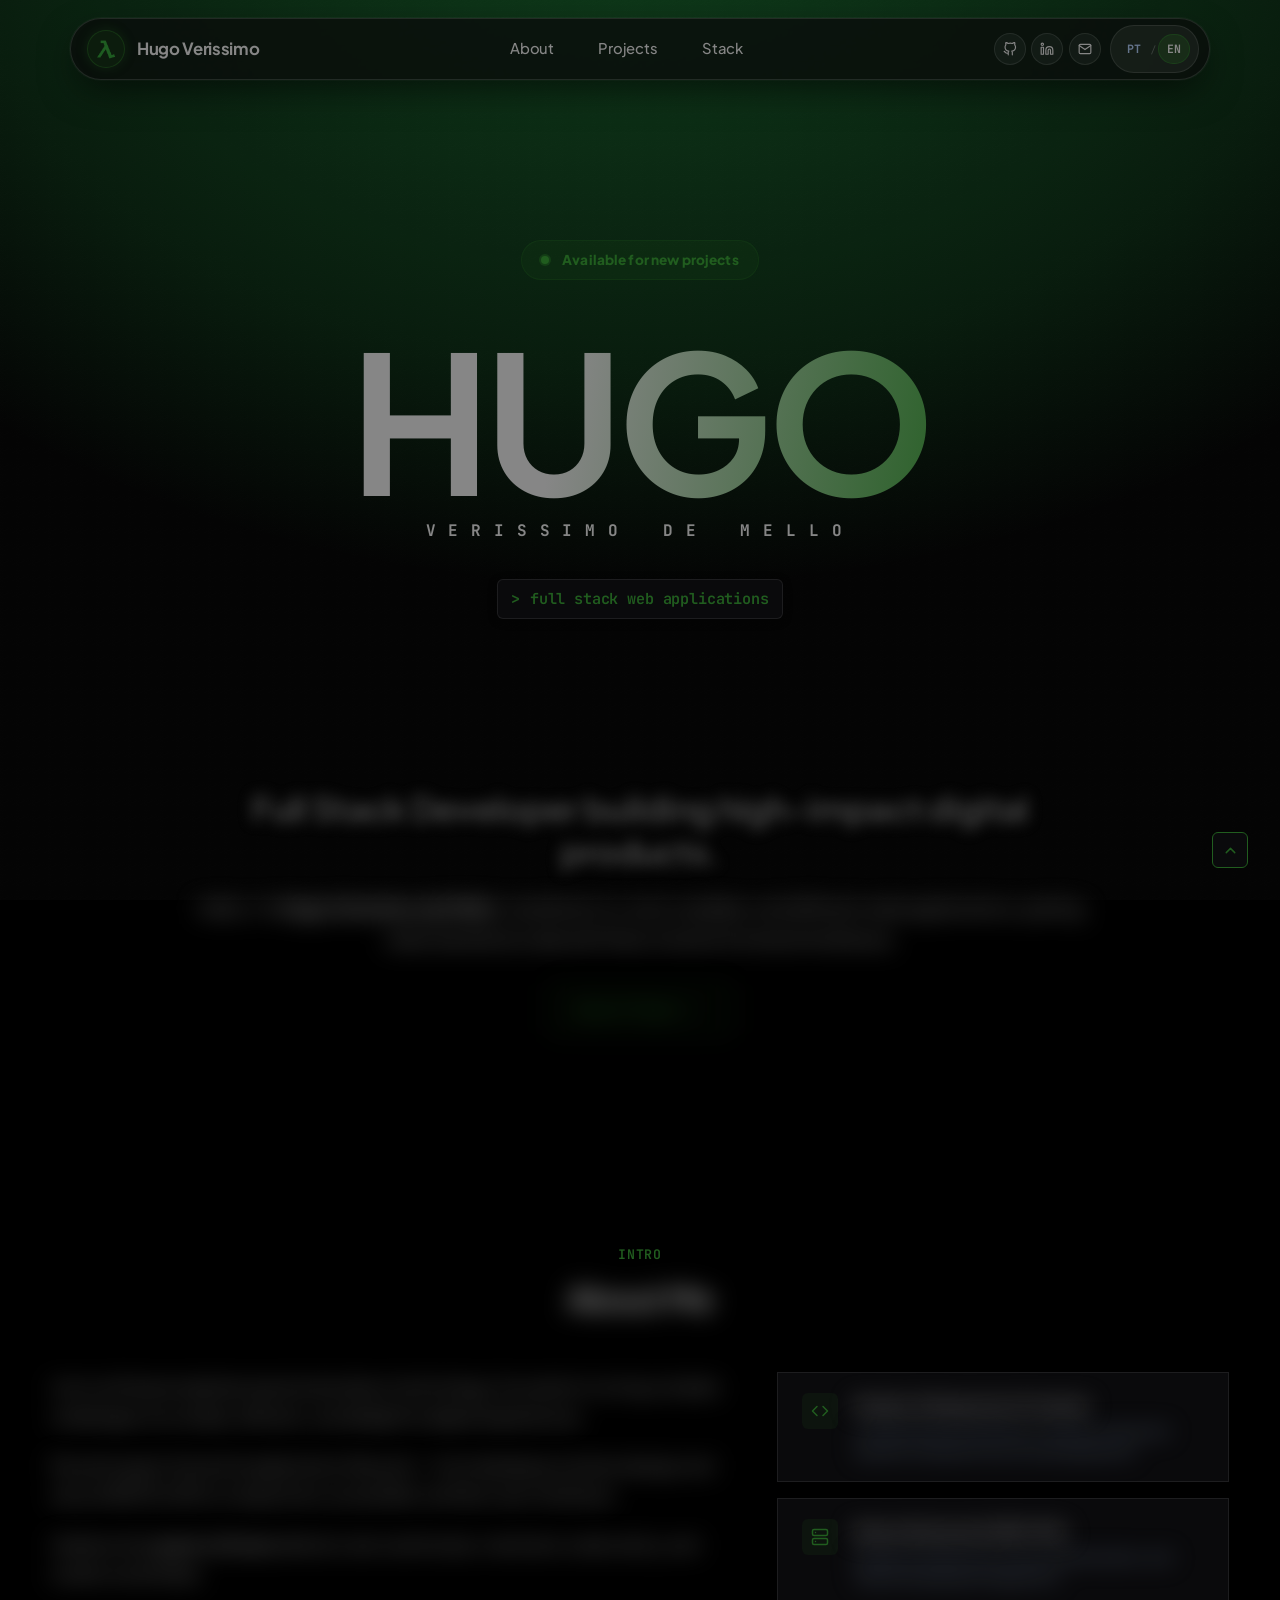
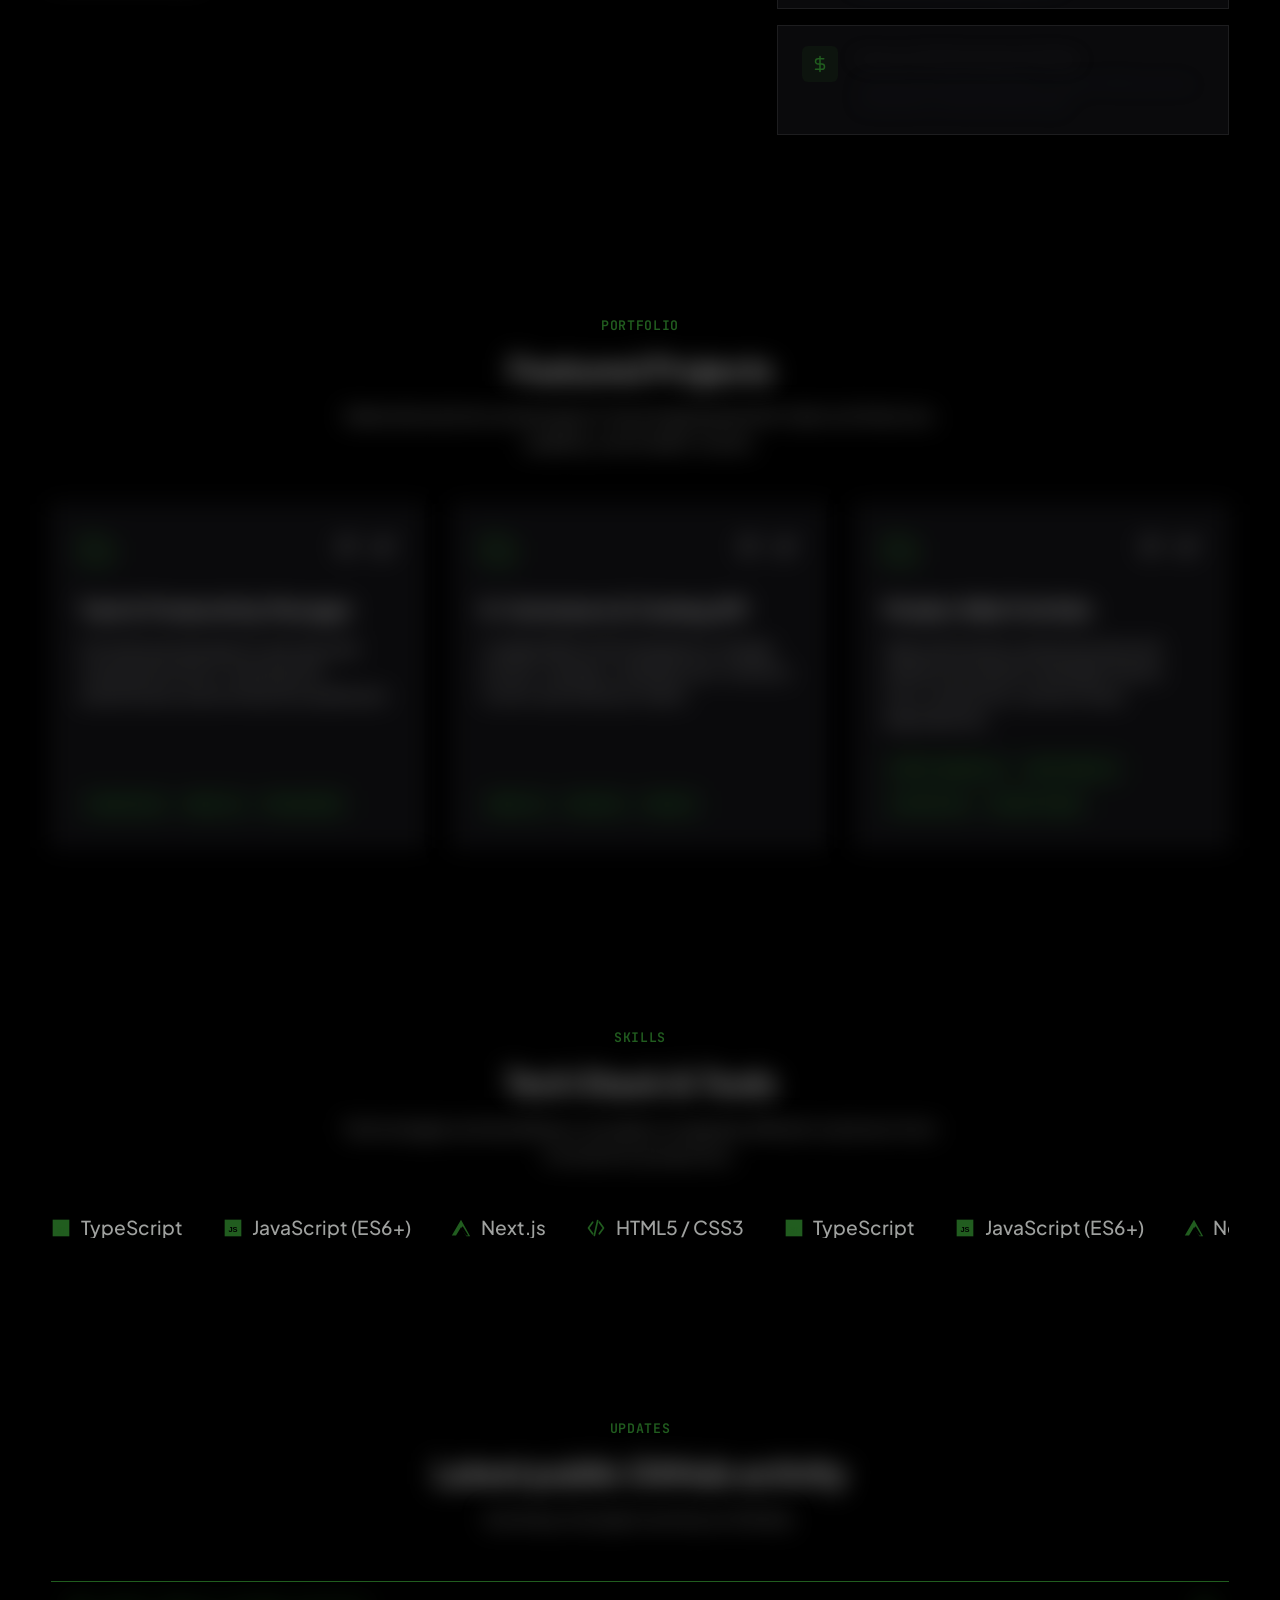
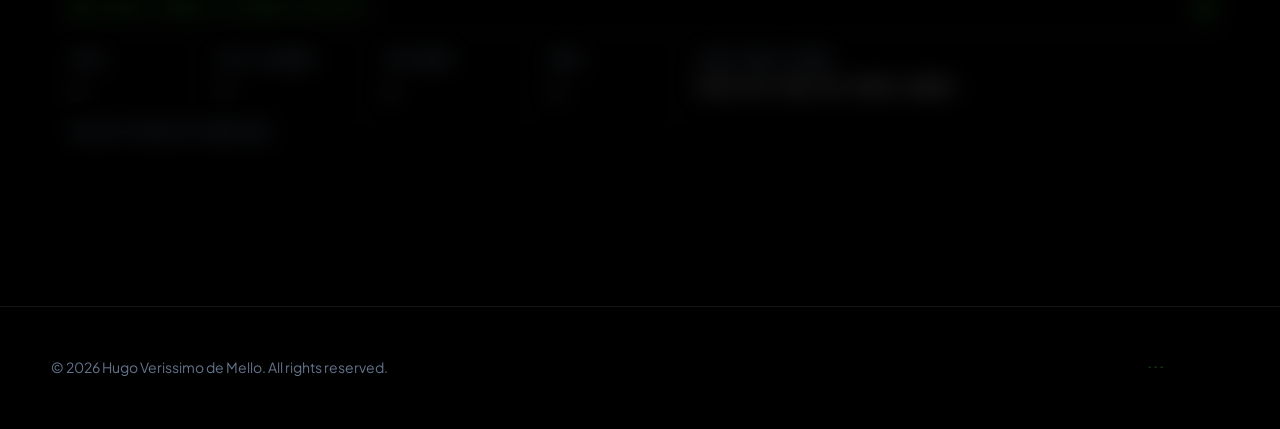
==== commit 7a441466: "adicionado contador de visitas" ====
--- a/index.html
+++ b/index.html
@@ -563,6 +563,15 @@
     <footer class="footer">
         <div class="container footer-content">
             <p data-i18n="footer.rights">© 2026 Hugo Verissimo de Mello. Todos os direitos reservados.</p>
+            <a class="visitor-counter"
+                href="https://visitorbadge.io/status?path=hugohvm25.github.io"
+                target="_blank" rel="noopener noreferrer" referrerpolicy="no-referrer"
+                aria-label="Contador global de visitas" data-i18n-aria="footer.visits">
+                <span class="visitor-counter-digits" id="visitor-counter"
+                    role="img" aria-label="Carregando contador">
+                    <span class="visitor-counter-loading" aria-hidden="true">---</span>
+                </span>
+            </a>
         </div>
     </footer>
 
@@ -590,6 +599,7 @@
     <script src="js/section-glow.js"></script>
     <script src="js/scroll-blur.js"></script>
     <script src="js/hero-name-gradient.js"></script>
+    <script src="js/visitor-counter.js"></script>
 </body>
 
 </html>
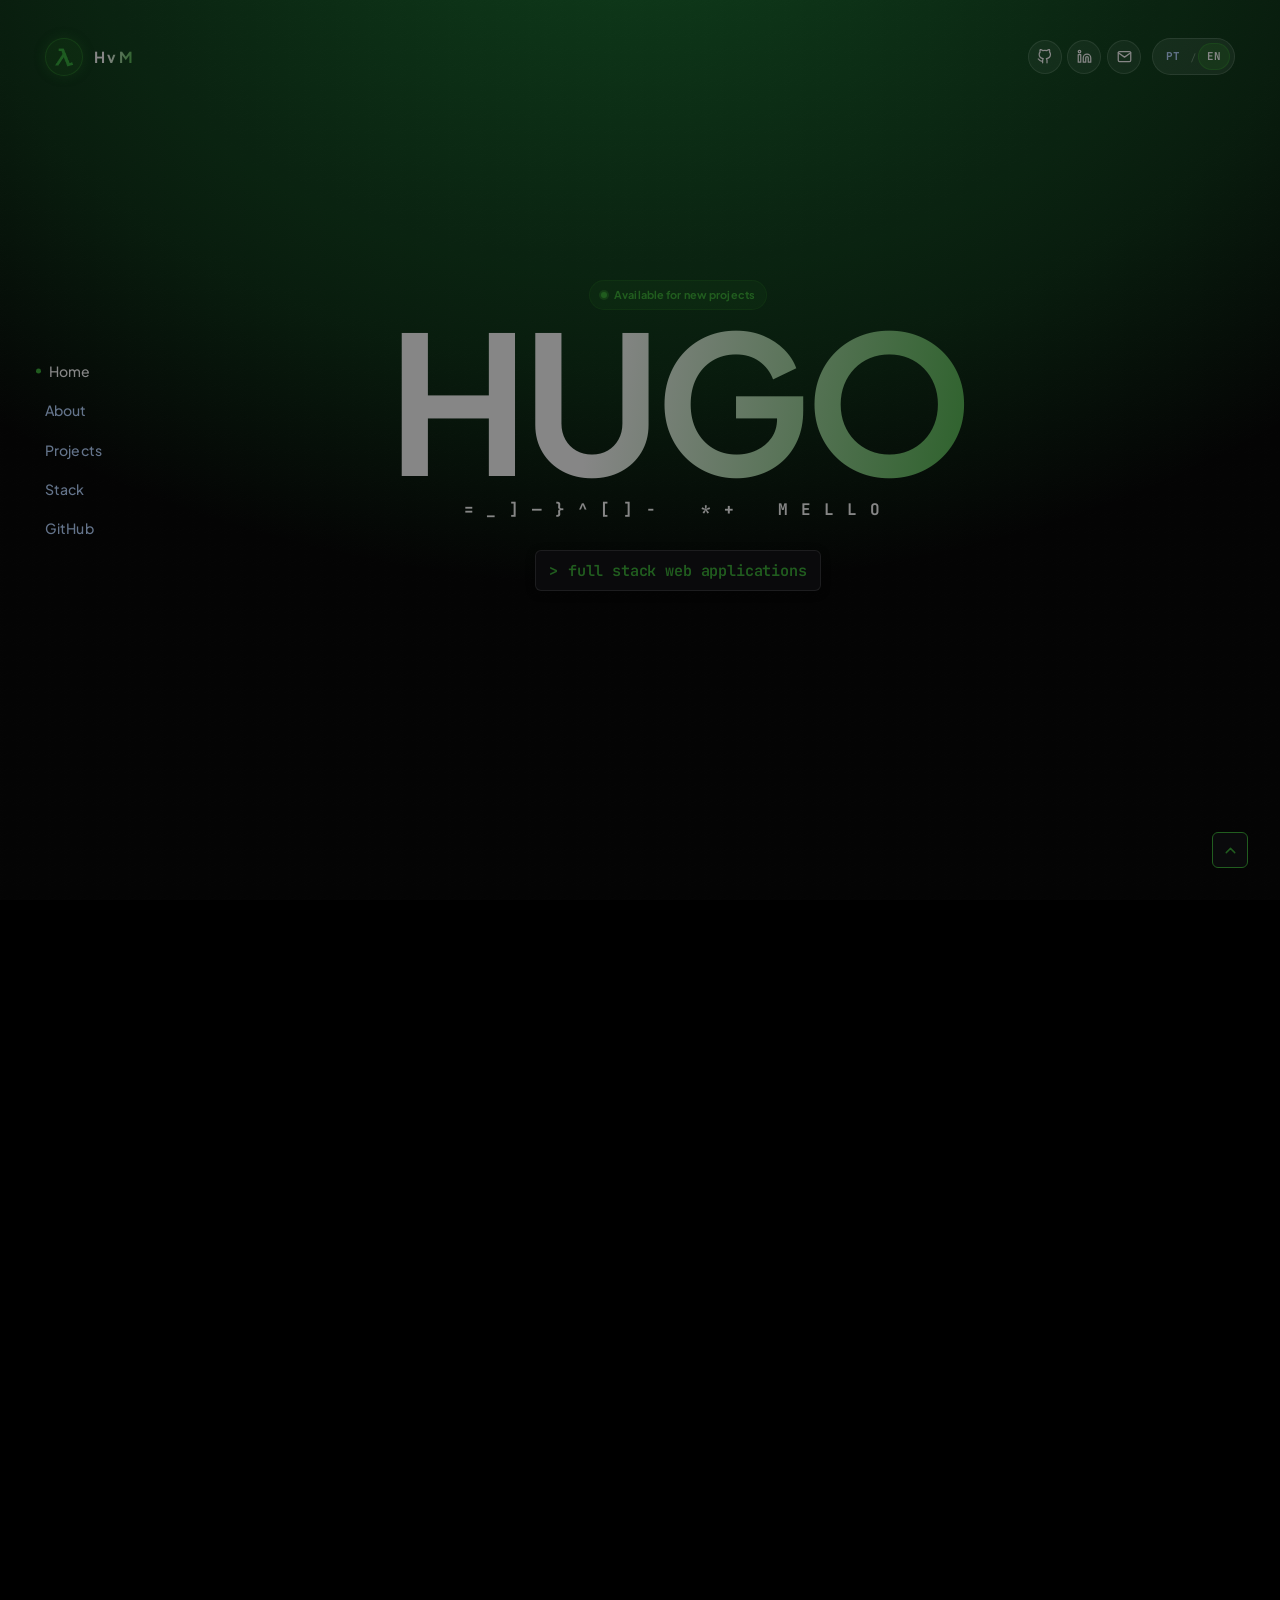
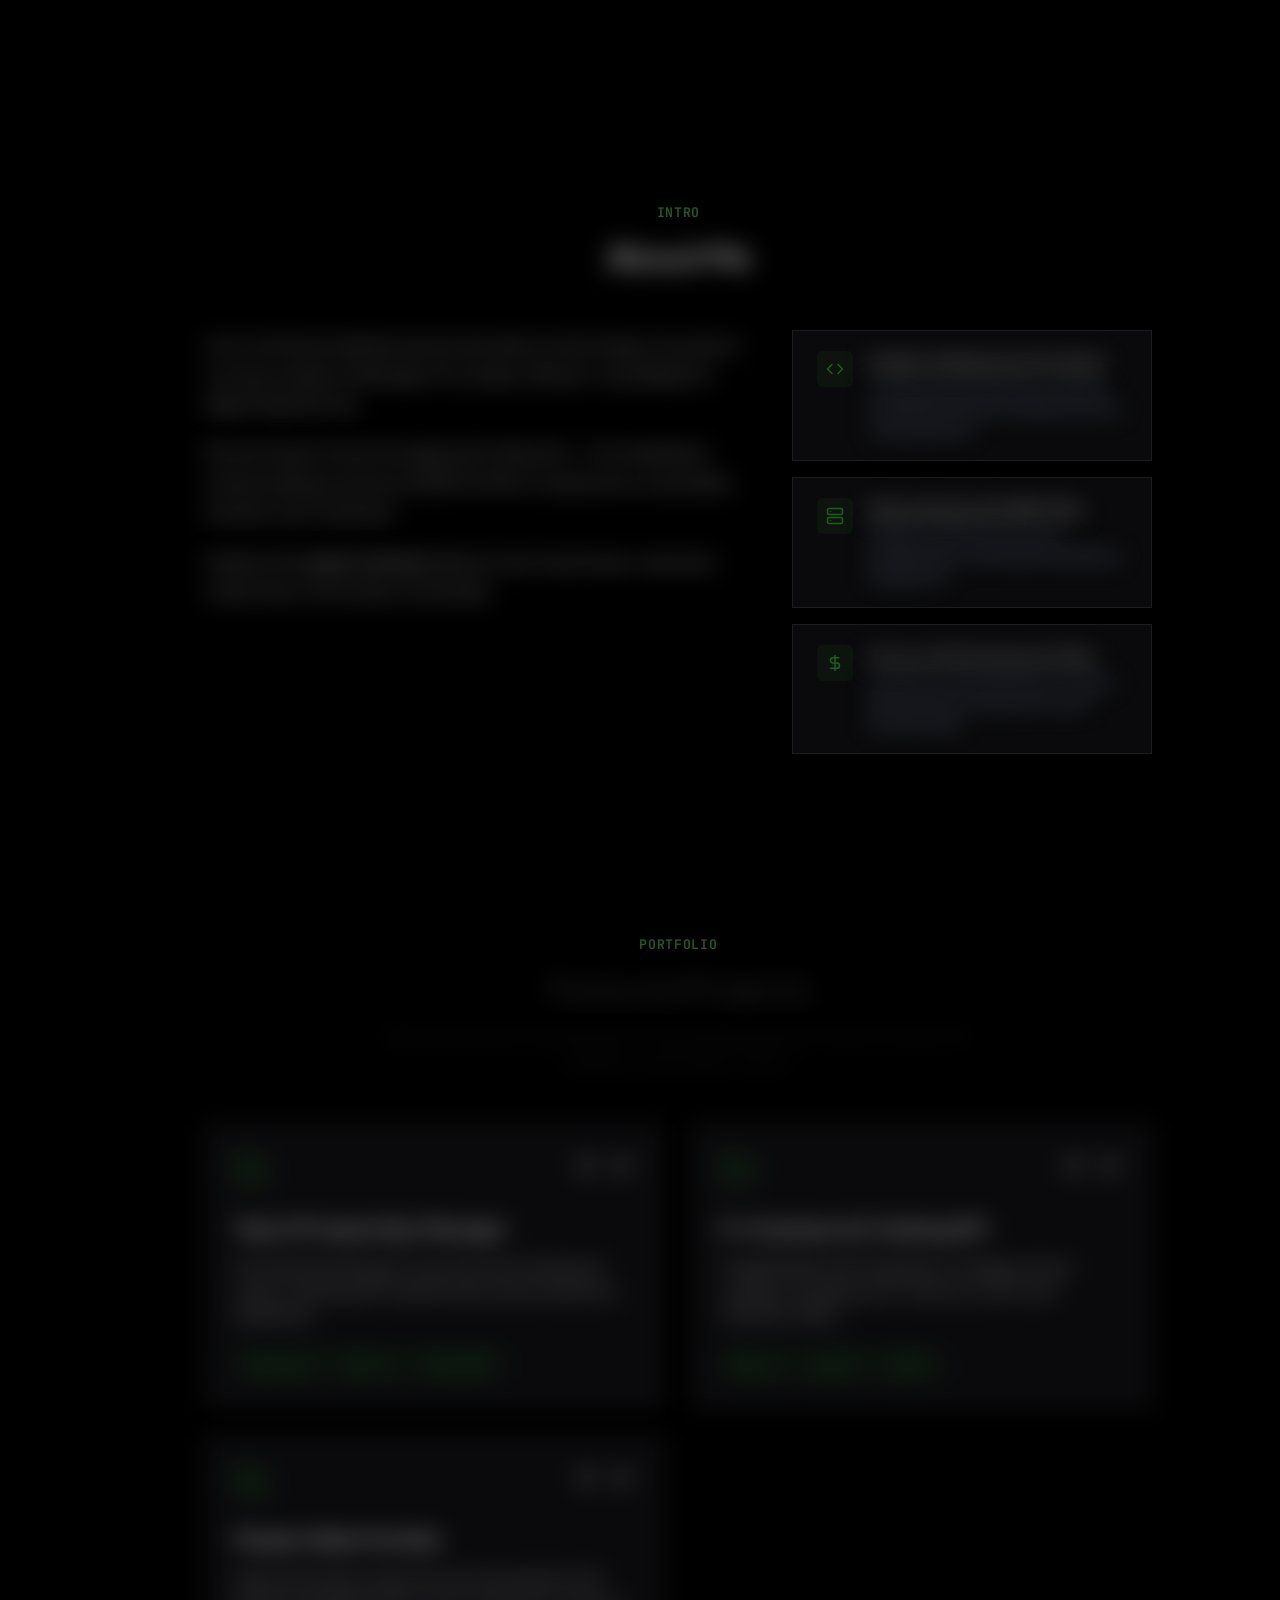
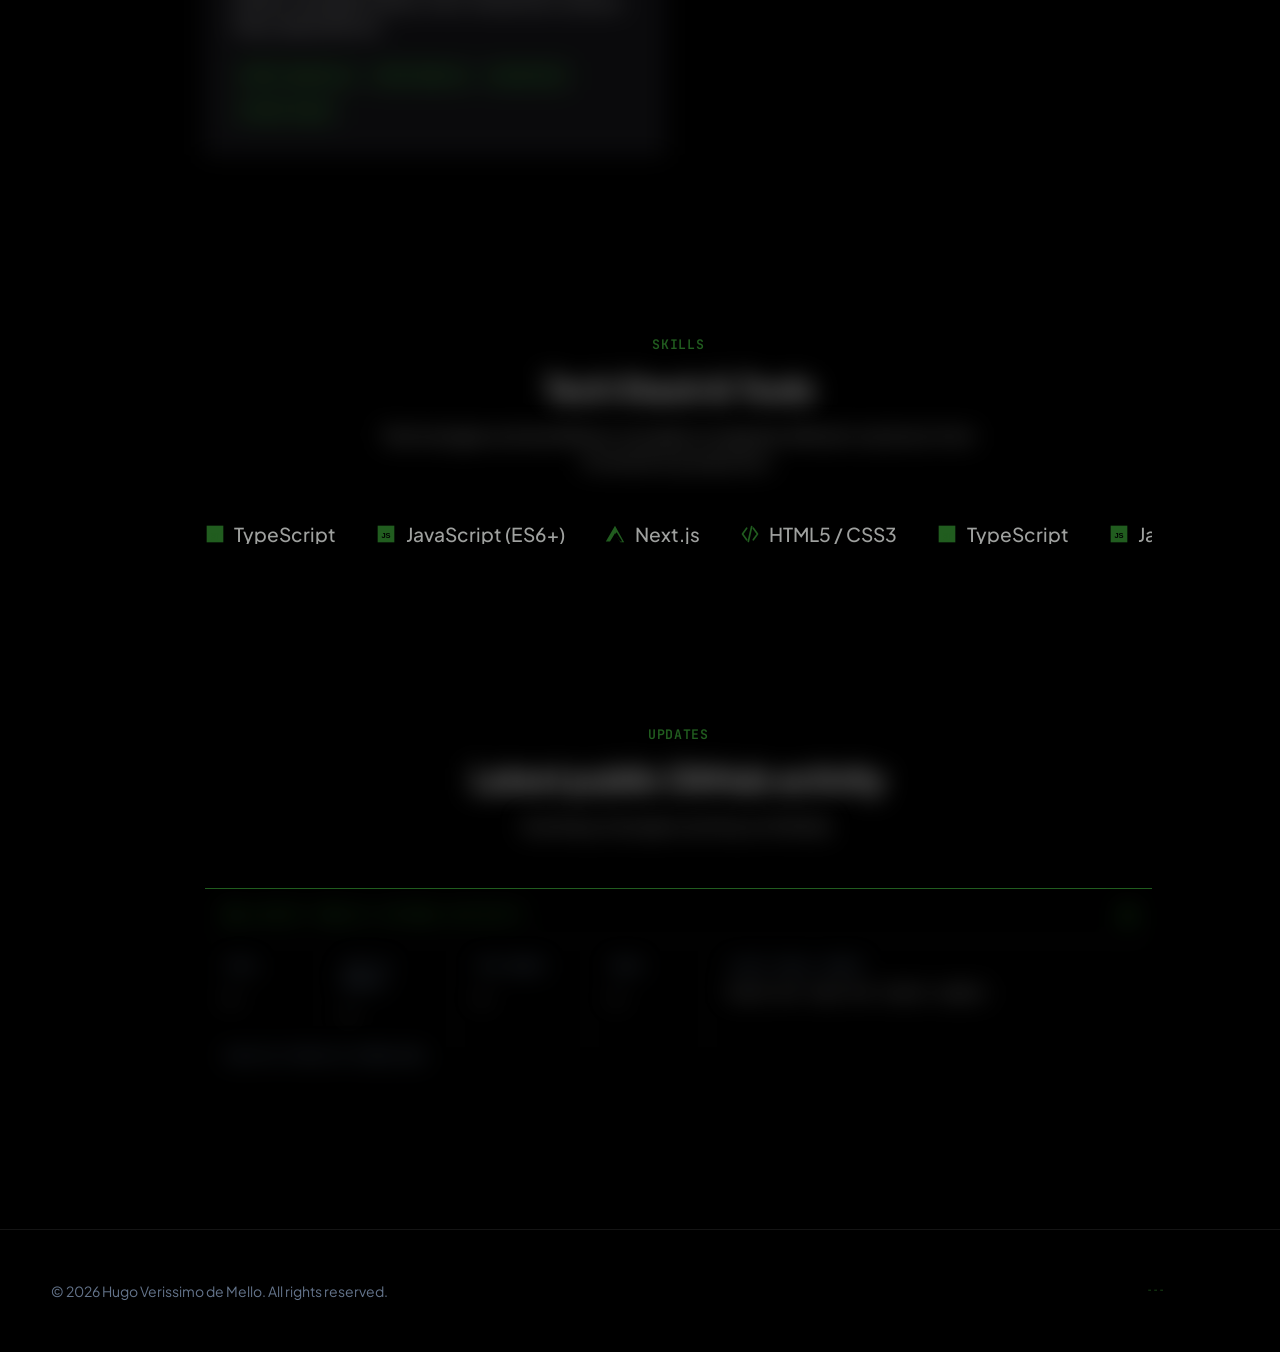
==== commit 275014f8: "reformulação da navegação" ====
--- a/index.html
+++ b/index.html
@@ -32,15 +32,19 @@
     <!-- Cabeçalho & Navegação Fixa -->
     <header class="header">
         <div class="nav">
-            <a href="#" class="nav-brand" aria-label="Início">
+            <a href="#inicio" class="nav-brand" aria-label="Início">
                 <div class="brand-avatar">
-                    <img src="assets/images/lambda_puro.png" alt="Hugo Verissimo" class="brand-logo">
-                </div>
-                <span class="brand-name">Hugo Verissimo</span>
+                    <img src="assets/images/lambda_puro.png" alt="" class="brand-logo">
+                </div>
+                <span class="brand-name">H v M</span>
             </a>
 
+            
+
             <!-- Menu de Links com contorno redondo (Pill) e animação contínua -->
-            <ul class="nav-links" id="nav-links" role="navigation">
+            <nav aria-label="Navegação principal">
+                <ul class="nav-links" id="nav-links">
+                <li><a href="#inicio" class="nav-link" data-i18n="nav.home">Início</a></li>
                 <li><a href="#sobre" class="nav-link"><span data-i18n="nav.about">Sobre</span><svg
                             class="nav-link-outline" viewBox="0 0 100 40" preserveAspectRatio="none" aria-hidden="true">
                             <rect x="0.75" y="0.75" width="98.5" height="38.5" rx="19.25" ry="19.25" pathLength="100">
@@ -56,8 +60,10 @@
                             <rect x="0.75" y="0.75" width="98.5" height="38.5" rx="19.25" ry="19.25" pathLength="100">
                             </rect>
                         </svg></a></li>
-
-            </ul>
+                <li><a href="#github" class="nav-link" data-i18n="nav.github">GitHub</a></li>
+
+                </ul>
+            </nav>
 
             <!-- Ações do Menu -->
             <div class="nav-actions">
@@ -98,20 +104,10 @@
                     <span class="lang-divider">/</span>
                     <button type="button" class="lang-btn" data-lang="en" aria-pressed="false">EN</button>
                 </div>
-
-
-
-                <!-- Botão Menu Mobile -->
-                <button id="mobile-toggle" class="mobile-toggle" aria-label="Abrir menu" aria-expanded="false">
-                    <svg viewBox="0 0 24 24" width="20" height="20" fill="none" stroke="currentColor" stroke-width="2"
-                        stroke-linecap="round" stroke-linejoin="round">
-                        <line x1="3" y1="12" x2="21" y2="12"></line>
-                        <line x1="3" y1="6" x2="21" y2="6"></line>
-                        <line x1="3" y1="18" x2="21" y2="18"></line>
-                    </svg>
-                </button>
             </div>
         </div>
+
+        
     </header>
 
     <main>
@@ -121,46 +117,49 @@
         <section class="section hero" id="inicio">
             <div class="container hero-grid">
                 <div class="hero-content">
-                    <!-- Status Disponível -->
-                    <div class="status-pill">
-                        <span class="status-dot"></span>
-                        <span data-i18n="hero.status">Disponível para novos projetos</span>
+                    <div class="hero-identity">
+
+                        <div class="status-pill">
+                            <span class="status-dot"></span>
+                            <span data-i18n="hero.status">Disponível para novos projetos</span>
+                        </div>
+                        
+                        <div class="hero-name-wrapper">
+                            <h1 class="hero-name-first highlight"><strong>HUGO</strong></h1>
+                            <div class="hero-name-last" aria-label="Verissimo de Mello">
+                                <span>VERISSIMO</span>
+                                <span>DE</span>
+                                <span>MELLO</span>
+                            </div>
+                        </div>
+
+                        <div class="hero-scramble-box" aria-label="Especialidades">
+                            <span class="scramble-prompt" aria-hidden="true">&gt;</span>
+                            <span class="scramble-text" id="code-roulette">aplicações web full stack</span>
+                        </div>
+                        
                     </div>
 
-                    <br>
-                    <!-- Bloco de Nome com Larguras Sincronizadas -->
-                    <div class="hero-name-wrapper">
-                        <h1 class="hero-name-first highlight"><strong>HUGO</strong></h1>
-                        <div class="hero-name-last" aria-label="Verissimo de Mello">
-                            <span>VERISSIMO</span>
-                            <span>DE</span>
-                            <span>MELLO</span>
-                        </div>
-                    </div>
-                    <!-- Roleta de Código (Estilo Ruben Marcus) -->
-                    <div class="hero-scramble-box" aria-label="Especialidades">
-                        <span class="scramble-prompt" aria-hidden="true">&gt;</span>
-                        <span class="scramble-text" id="code-roulette">aplicações web full stack</span>
-                    </div>
-
-                    <h2 class="hero-title" data-i18n="hero.title">
-                        Desenvolvedor <span class="highlight">Full Stack</span> criando produtos de alto impacto.
-                    </h2>
-
-                    <p class="hero-subtitle" data-i18n="hero.subtitle">
-                        Olá, sou <strong>Hugo Verissimo de Mello</strong>. Construo aplicações web completas, escaláveis
-                        e eficientes, unindo código limpo no backend com interfaces fluidas e intuitivas no frontend.
-                    </p>
-
-                    <div class="hero-cta">
-                        <a href="#projetos" class="btn btn-projects">
-                            <span data-i18n="hero.btnProjects">Explorar Projetos</span>
-                            <svg viewBox="0 0 24 24" fill="none" stroke="currentColor" stroke-width="2"
-                                stroke-linecap="round" stroke-linejoin="round">
-                                <line x1="7" y1="17" x2="17" y2="7"></line>
-                                <polyline points="7 7 17 7 17 17"></polyline>
-                            </svg>
-                        </a>
+                    <div class="hero-intro">
+                        <h2 class="hero-title" data-i18n="hero.title">
+                            Desenvolvedor <span class="highlight">Full Stack</span> criando produtos de alto impacto.
+                        </h2>
+
+                        <p class="hero-subtitle" data-i18n="hero.subtitle">
+                            Olá, sou <strong>Hugo Verissimo de Mello</strong>. Construo aplicações web completas, escaláveis
+                            e eficientes, unindo código limpo no backend com interfaces fluidas e intuitivas no frontend.
+                        </p>
+
+                        <div class="hero-cta">
+                            <a href="#projetos" class="btn btn-projects">
+                                <span data-i18n="hero.btnProjects">Explorar Projetos</span>
+                                <svg viewBox="0 0 24 24" fill="none" stroke="currentColor" stroke-width="2"
+                                    stroke-linecap="round" stroke-linejoin="round">
+                                    <line x1="7" y1="17" x2="17" y2="7"></line>
+                                    <polyline points="7 7 17 7 17 17"></polyline>
+                                </svg>
+                            </a>
+                        </div>
                     </div>
                 </div>
 
@@ -493,7 +492,7 @@
          ==================================================================== -->
 
 
-        <section class="section" id="stack">
+        <section class="section" id="github">
             <div class="container">
                 <div class="section-header">
                     <span class="section-tag" data-i18n="github.tag">Atualizações</span>
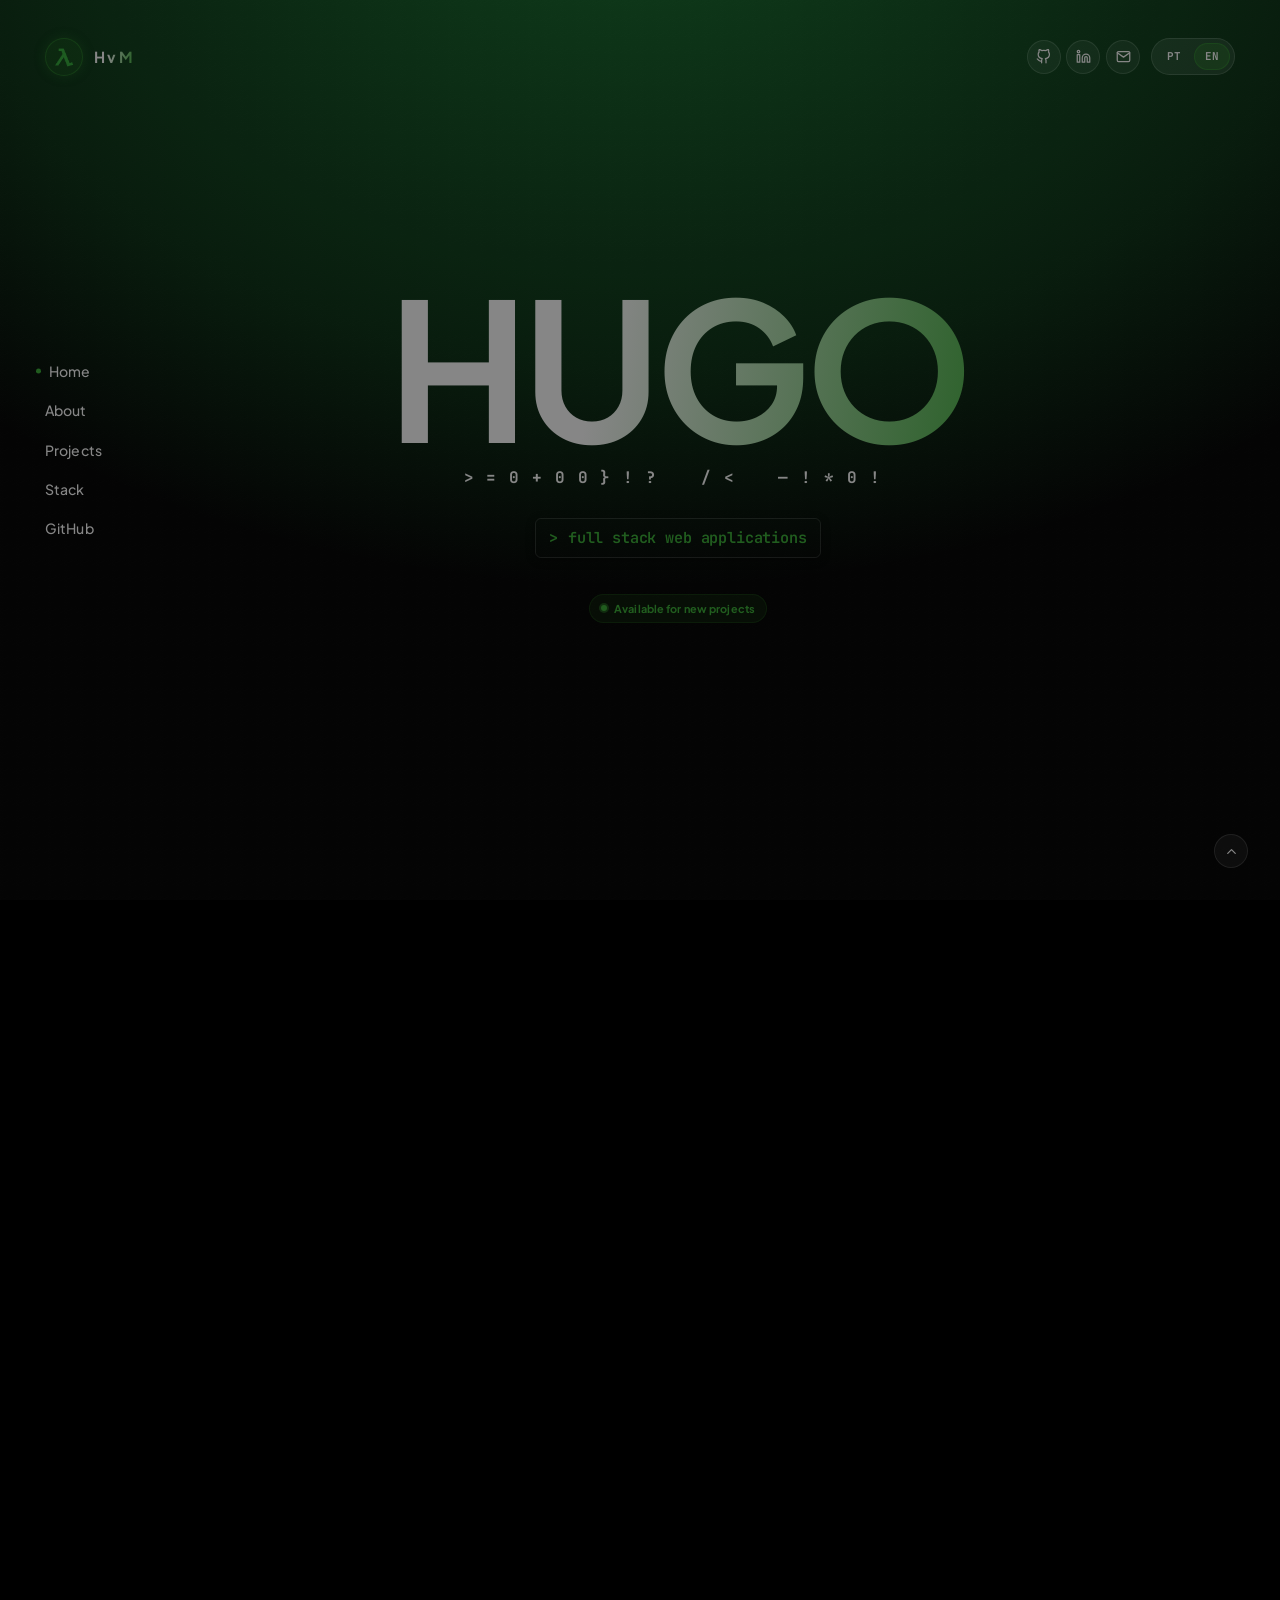
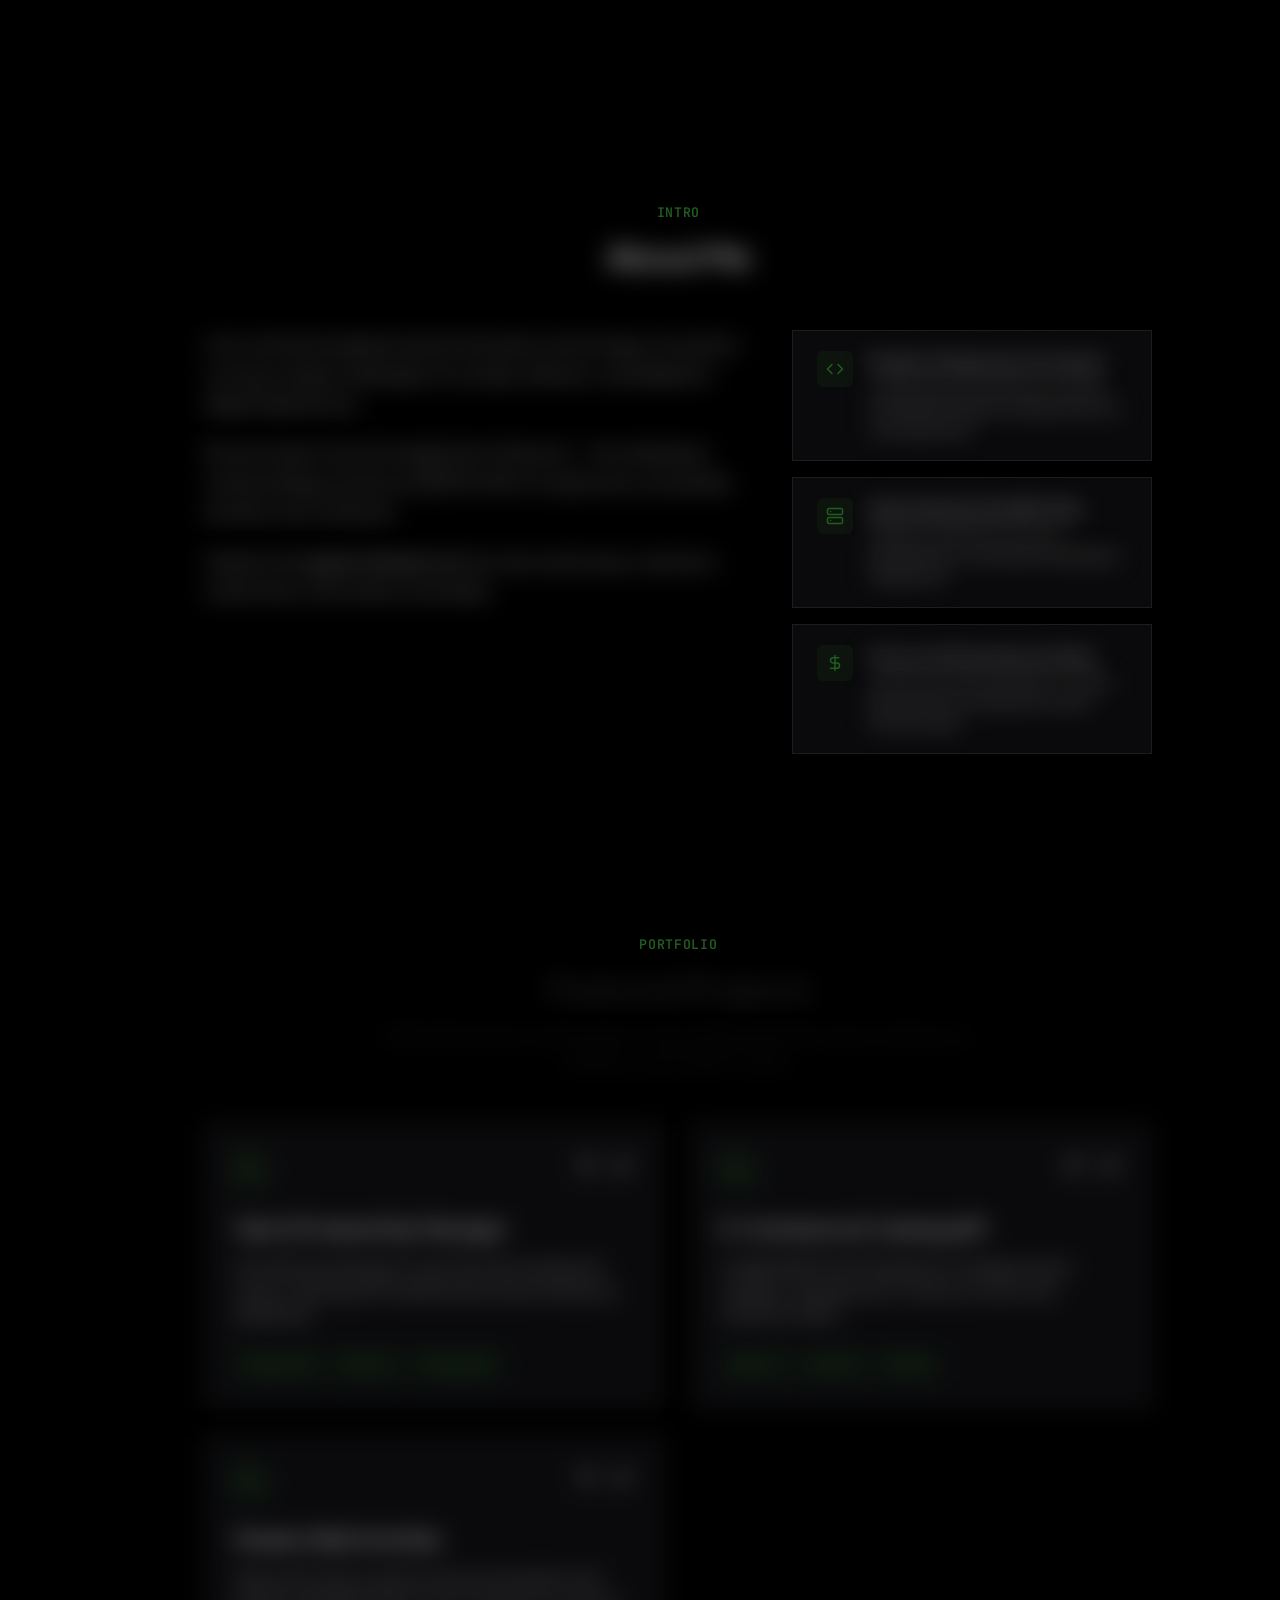
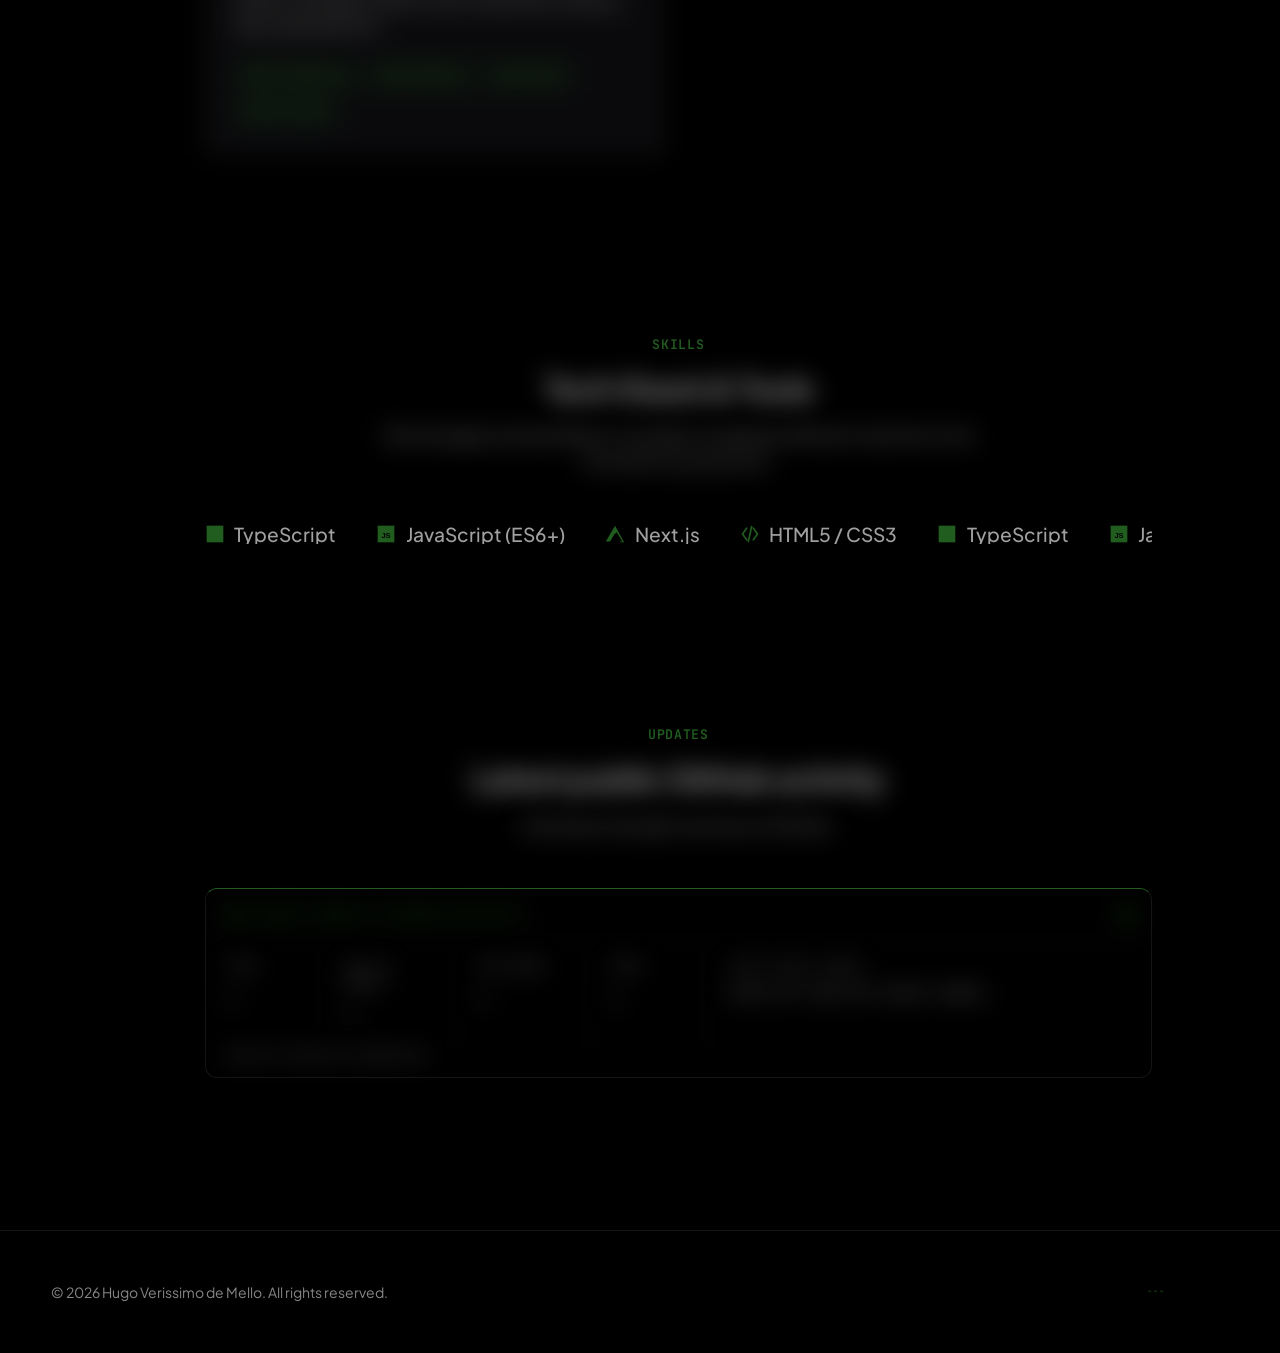
==== commit 54832895: "transparencia em quadros" ====
--- a/index.html
+++ b/index.html
@@ -98,10 +98,9 @@
                     </a>
                 </div>
 
-                <!-- Seletor de Idioma EN / PT -->
                 <div class="lang-switch" role="group" aria-label="Idioma">
                     <button type="button" class="lang-btn active" data-lang="pt" aria-pressed="true">PT</button>
-                    <span class="lang-divider">/</span>
+                    
                     <button type="button" class="lang-btn" data-lang="en" aria-pressed="false">EN</button>
                 </div>
             </div>
@@ -119,10 +118,7 @@
                 <div class="hero-content">
                     <div class="hero-identity">
 
-                        <div class="status-pill">
-                            <span class="status-dot"></span>
-                            <span data-i18n="hero.status">Disponível para novos projetos</span>
-                        </div>
+                        
                         
                         <div class="hero-name-wrapper">
                             <h1 class="hero-name-first highlight"><strong>HUGO</strong></h1>
@@ -136,6 +132,11 @@
                         <div class="hero-scramble-box" aria-label="Especialidades">
                             <span class="scramble-prompt" aria-hidden="true">&gt;</span>
                             <span class="scramble-text" id="code-roulette">aplicações web full stack</span>
+                        </div>
+
+                        <div class="status-pill">
+                            <span class="status-dot"></span>
+                            <span data-i18n="hero.status">Disponível para novos projetos</span>
                         </div>
                         
                     </div>
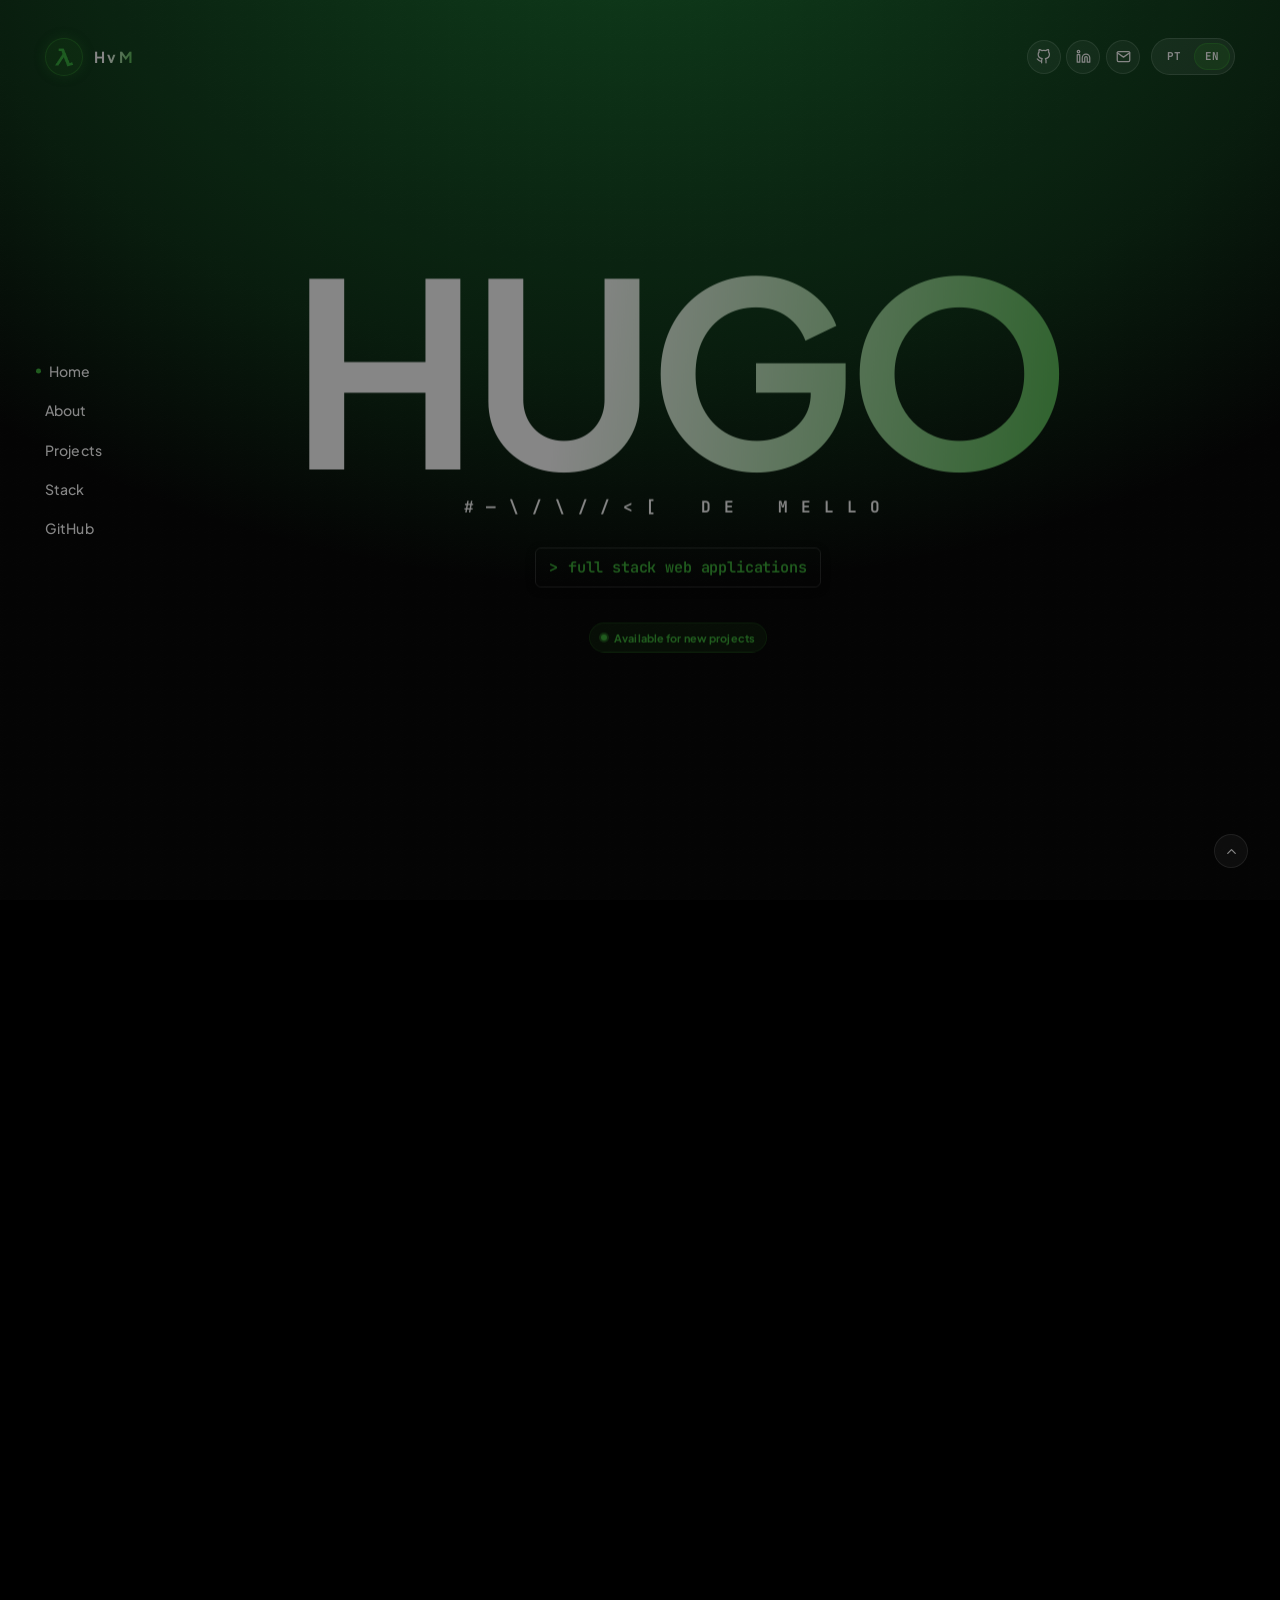
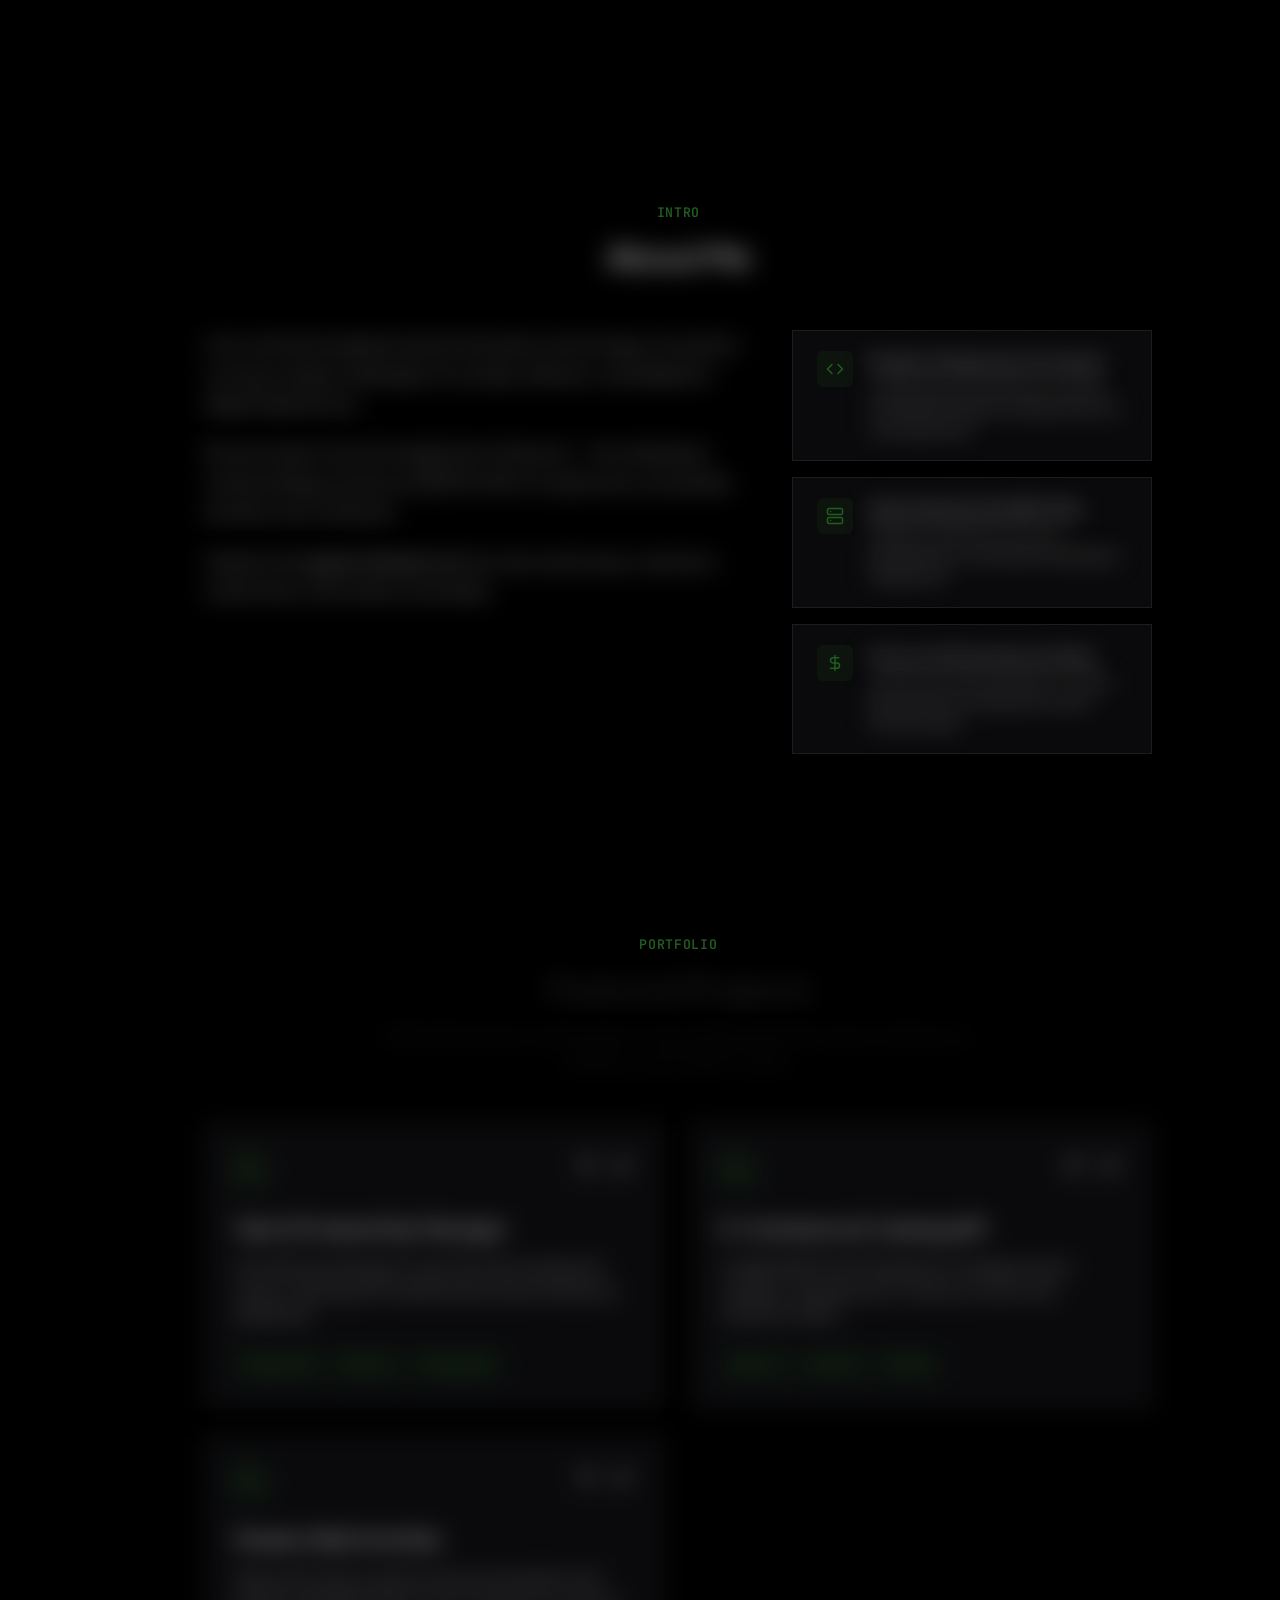
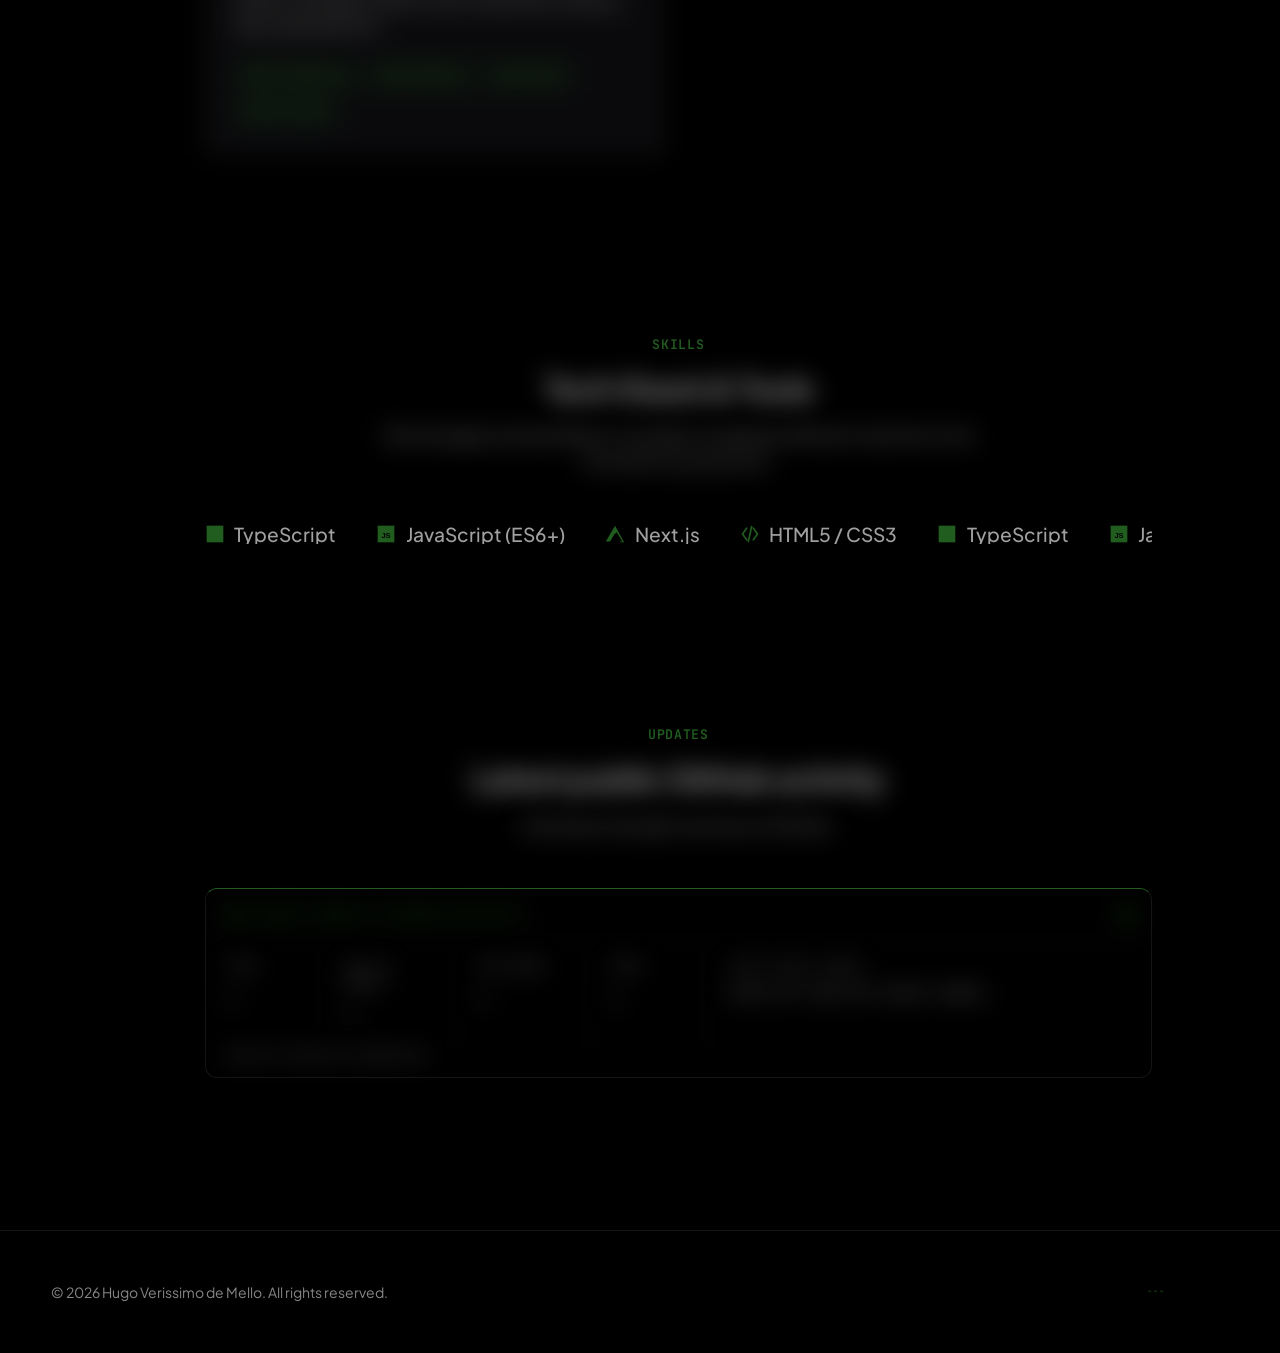
==== commit 6cb90b44: "ajuste navbar e rodapé" ====
--- a/index.html
+++ b/index.html
@@ -39,28 +39,38 @@
                 <span class="brand-name">H v M</span>
             </a>
 
-            
+
 
             <!-- Menu de Links com contorno redondo (Pill) e animação contínua -->
             <nav aria-label="Navegação principal">
                 <ul class="nav-links" id="nav-links">
-                <li><a href="#inicio" class="nav-link" data-i18n="nav.home">Início</a></li>
-                <li><a href="#sobre" class="nav-link"><span data-i18n="nav.about">Sobre</span><svg
-                            class="nav-link-outline" viewBox="0 0 100 40" preserveAspectRatio="none" aria-hidden="true">
-                            <rect x="0.75" y="0.75" width="98.5" height="38.5" rx="19.25" ry="19.25" pathLength="100">
-                            </rect>
-                        </svg></a></li>
-                <li><a href="#projetos" class="nav-link"><span data-i18n="nav.projects">Projetos</span><svg
-                            class="nav-link-outline" viewBox="0 0 100 40" preserveAspectRatio="none" aria-hidden="true">
-                            <rect x="0.75" y="0.75" width="98.5" height="38.5" rx="19.25" ry="19.25" pathLength="100">
-                            </rect>
-                        </svg></a></li>
-                <li><a href="#stack" class="nav-link"><span data-i18n="nav.stack">Stack</span><svg
-                            class="nav-link-outline" viewBox="0 0 100 40" preserveAspectRatio="none" aria-hidden="true">
-                            <rect x="0.75" y="0.75" width="98.5" height="38.5" rx="19.25" ry="19.25" pathLength="100">
-                            </rect>
-                        </svg></a></li>
-                <li><a href="#github" class="nav-link" data-i18n="nav.github">GitHub</a></li>
+                    
+           
+                    <li><a href="#inicio" class="nav-link" data-i18n="nav.home">Início</a></li>
+
+
+                    <li><a href="#sobre" class="nav-link"><span data-i18n="nav.about">Sobre</span><svg
+                                class="nav-link-outline" viewBox="0 0 100 40" preserveAspectRatio="none"
+                                aria-hidden="true">
+                                <rect x="0.75" y="0.75" width="98.5" height="38.5" rx="19.25" ry="19.25"
+                                    pathLength="100">
+                                </rect>
+                            </svg></a></li>
+                    <li><a href="#projetos" class="nav-link"><span data-i18n="nav.projects">Projetos</span><svg
+                                class="nav-link-outline" viewBox="0 0 100 40" preserveAspectRatio="none"
+                                aria-hidden="true">
+                                <rect x="0.75" y="0.75" width="98.5" height="38.5" rx="19.25" ry="19.25"
+                                    pathLength="100">
+                                </rect>
+                            </svg></a></li>
+                    <li><a href="#stack" class="nav-link"><span data-i18n="nav.stack">Stack</span><svg
+                                class="nav-link-outline" viewBox="0 0 100 40" preserveAspectRatio="none"
+                                aria-hidden="true">
+                                <rect x="0.75" y="0.75" width="98.5" height="38.5" rx="19.25" ry="19.25"
+                                    pathLength="100">
+                                </rect>
+                            </svg></a></li>
+                    <li><a href="#github" class="nav-link" data-i18n="nav.github">GitHub</a></li>
 
                 </ul>
             </nav>
@@ -100,13 +110,13 @@
 
                 <div class="lang-switch" role="group" aria-label="Idioma">
                     <button type="button" class="lang-btn active" data-lang="pt" aria-pressed="true">PT</button>
-                    
+
                     <button type="button" class="lang-btn" data-lang="en" aria-pressed="false">EN</button>
                 </div>
             </div>
         </div>
 
-        
+
     </header>
 
     <main>
@@ -118,8 +128,8 @@
                 <div class="hero-content">
                     <div class="hero-identity">
 
-                        
-                        
+
+
                         <div class="hero-name-wrapper">
                             <h1 class="hero-name-first highlight"><strong>HUGO</strong></h1>
                             <div class="hero-name-last" aria-label="Verissimo de Mello">
@@ -138,7 +148,7 @@
                             <span class="status-dot"></span>
                             <span data-i18n="hero.status">Disponível para novos projetos</span>
                         </div>
-                        
+
                     </div>
 
                     <div class="hero-intro">
@@ -147,8 +157,10 @@
                         </h2>
 
                         <p class="hero-subtitle" data-i18n="hero.subtitle">
-                            Olá, sou <strong>Hugo Verissimo de Mello</strong>. Construo aplicações web completas, escaláveis
-                            e eficientes, unindo código limpo no backend com interfaces fluidas e intuitivas no frontend.
+                            Olá, sou <strong>Hugo Verissimo de Mello</strong>. Construo aplicações web completas,
+                            escaláveis
+                            e eficientes, unindo código limpo no backend com interfaces fluidas e intuitivas no
+                            frontend.
                         </p>
 
                         <div class="hero-cta">
@@ -563,12 +575,10 @@
     <footer class="footer">
         <div class="container footer-content">
             <p data-i18n="footer.rights">© 2026 Hugo Verissimo de Mello. Todos os direitos reservados.</p>
-            <a class="visitor-counter"
-                href="https://visitorbadge.io/status?path=hugohvm25.github.io"
-                target="_blank" rel="noopener noreferrer" referrerpolicy="no-referrer"
-                aria-label="Contador global de visitas" data-i18n-aria="footer.visits">
-                <span class="visitor-counter-digits" id="visitor-counter"
-                    role="img" aria-label="Carregando contador">
+            <a class="visitor-counter" href="https://visitorbadge.io/status?path=hugohvm25.github.io" target="_blank"
+                rel="noopener noreferrer" referrerpolicy="no-referrer" aria-label="Contador global de visitas"
+                data-i18n-aria="footer.visits">
+                <span class="visitor-counter-digits" id="visitor-counter" role="img" aria-label="Carregando contador">
                     <span class="visitor-counter-loading" aria-hidden="true">---</span>
                 </span>
             </a>
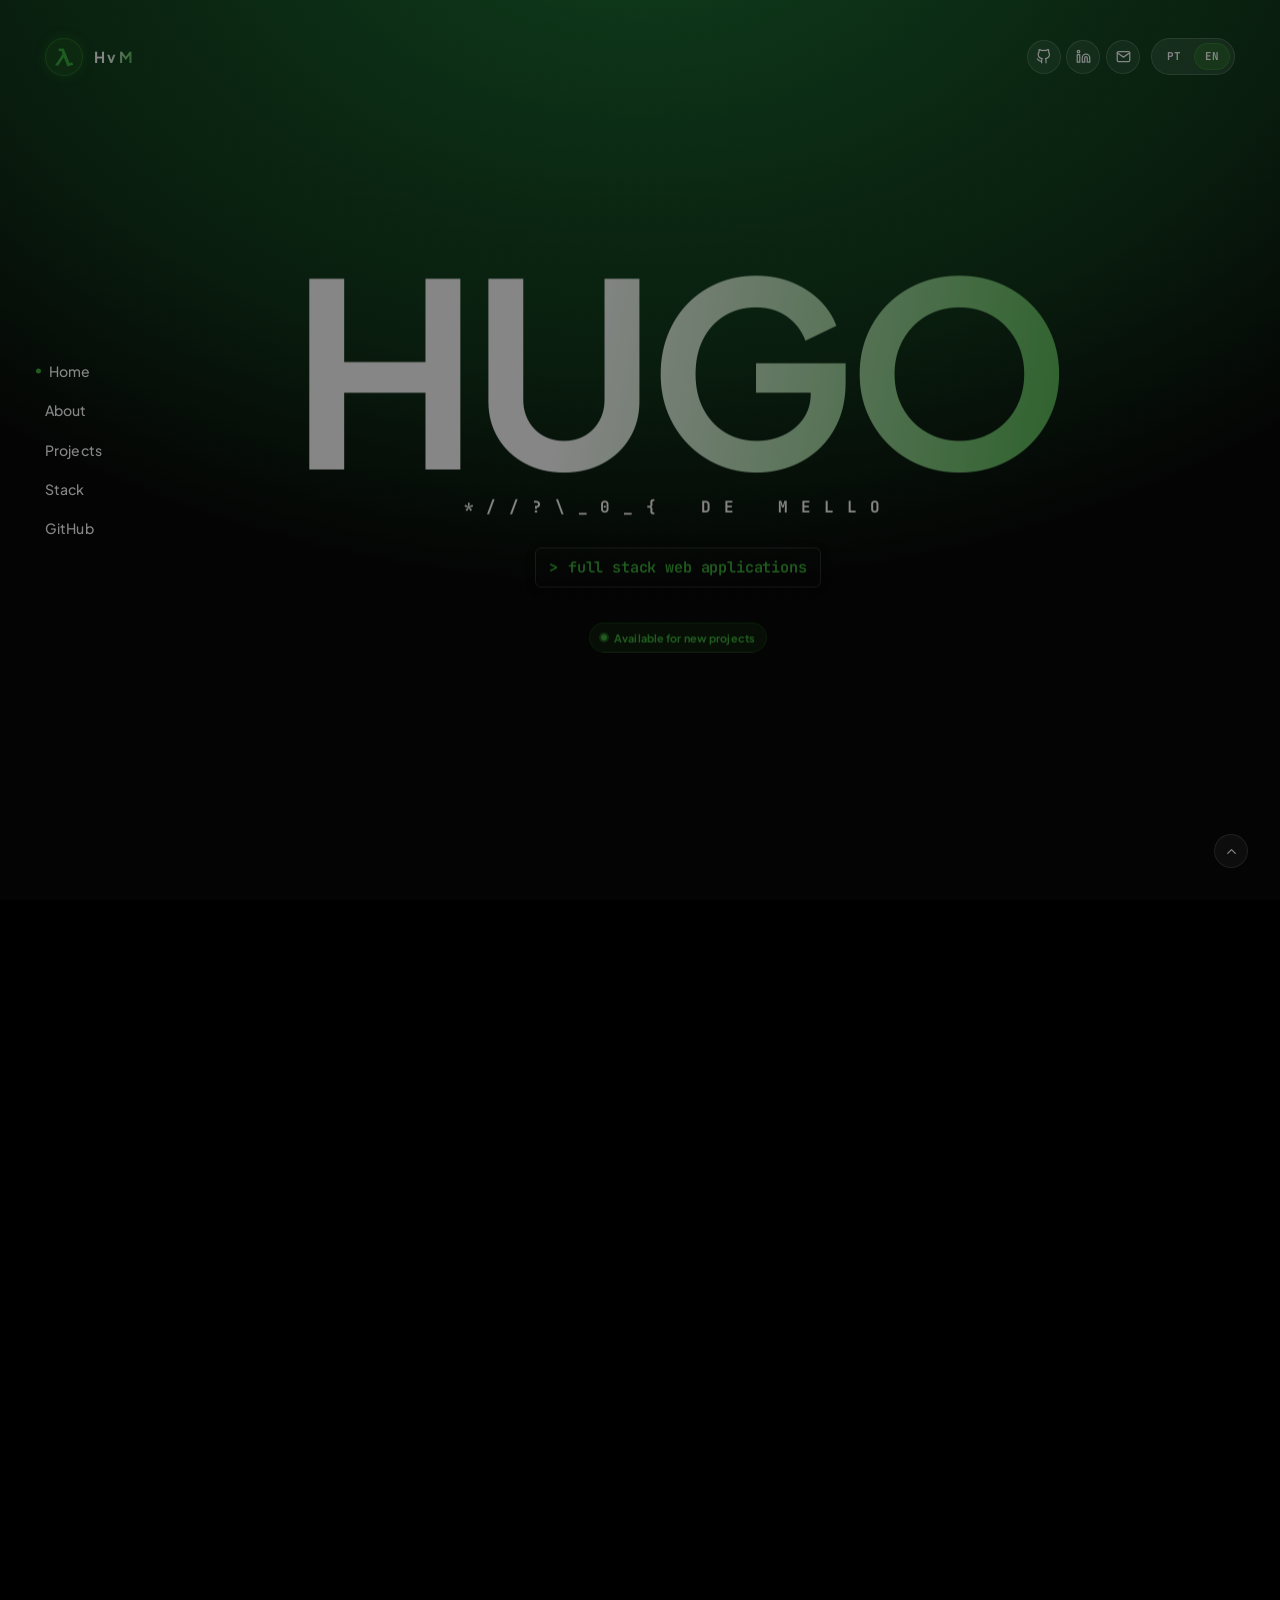
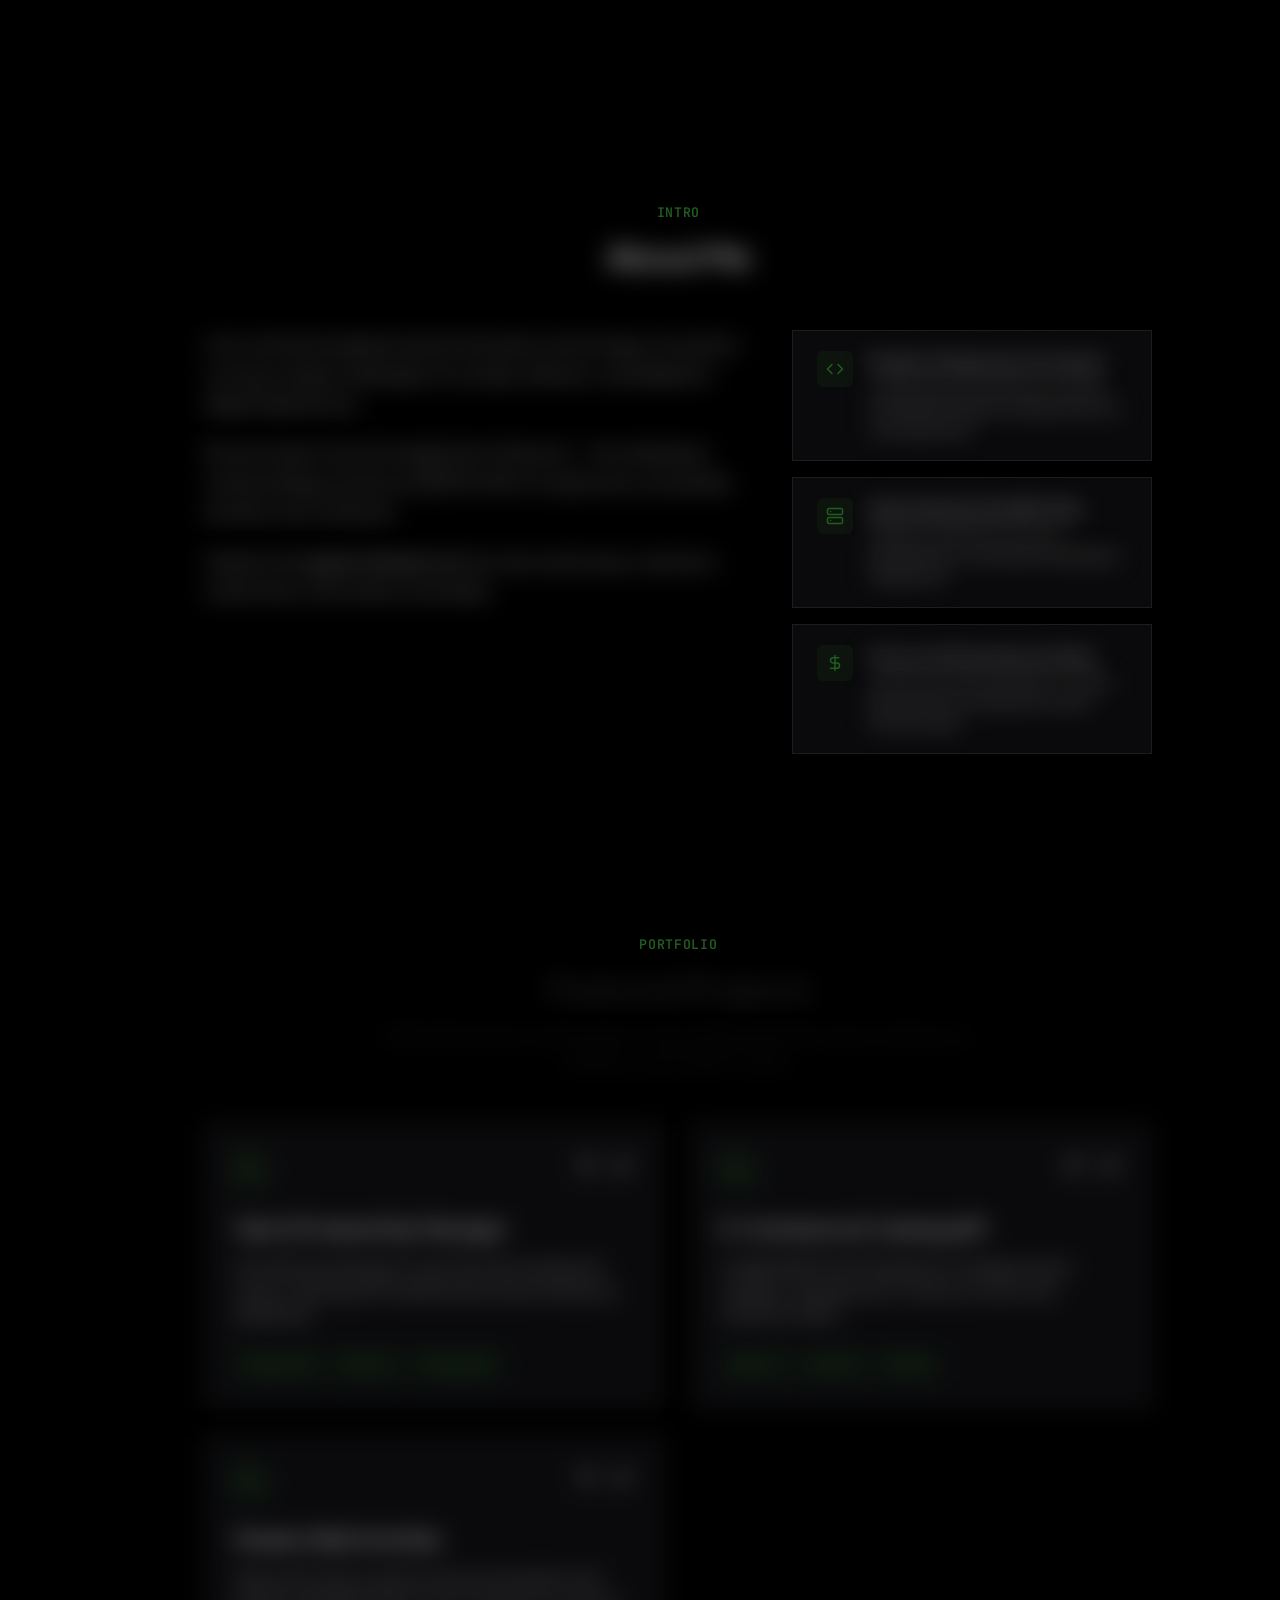
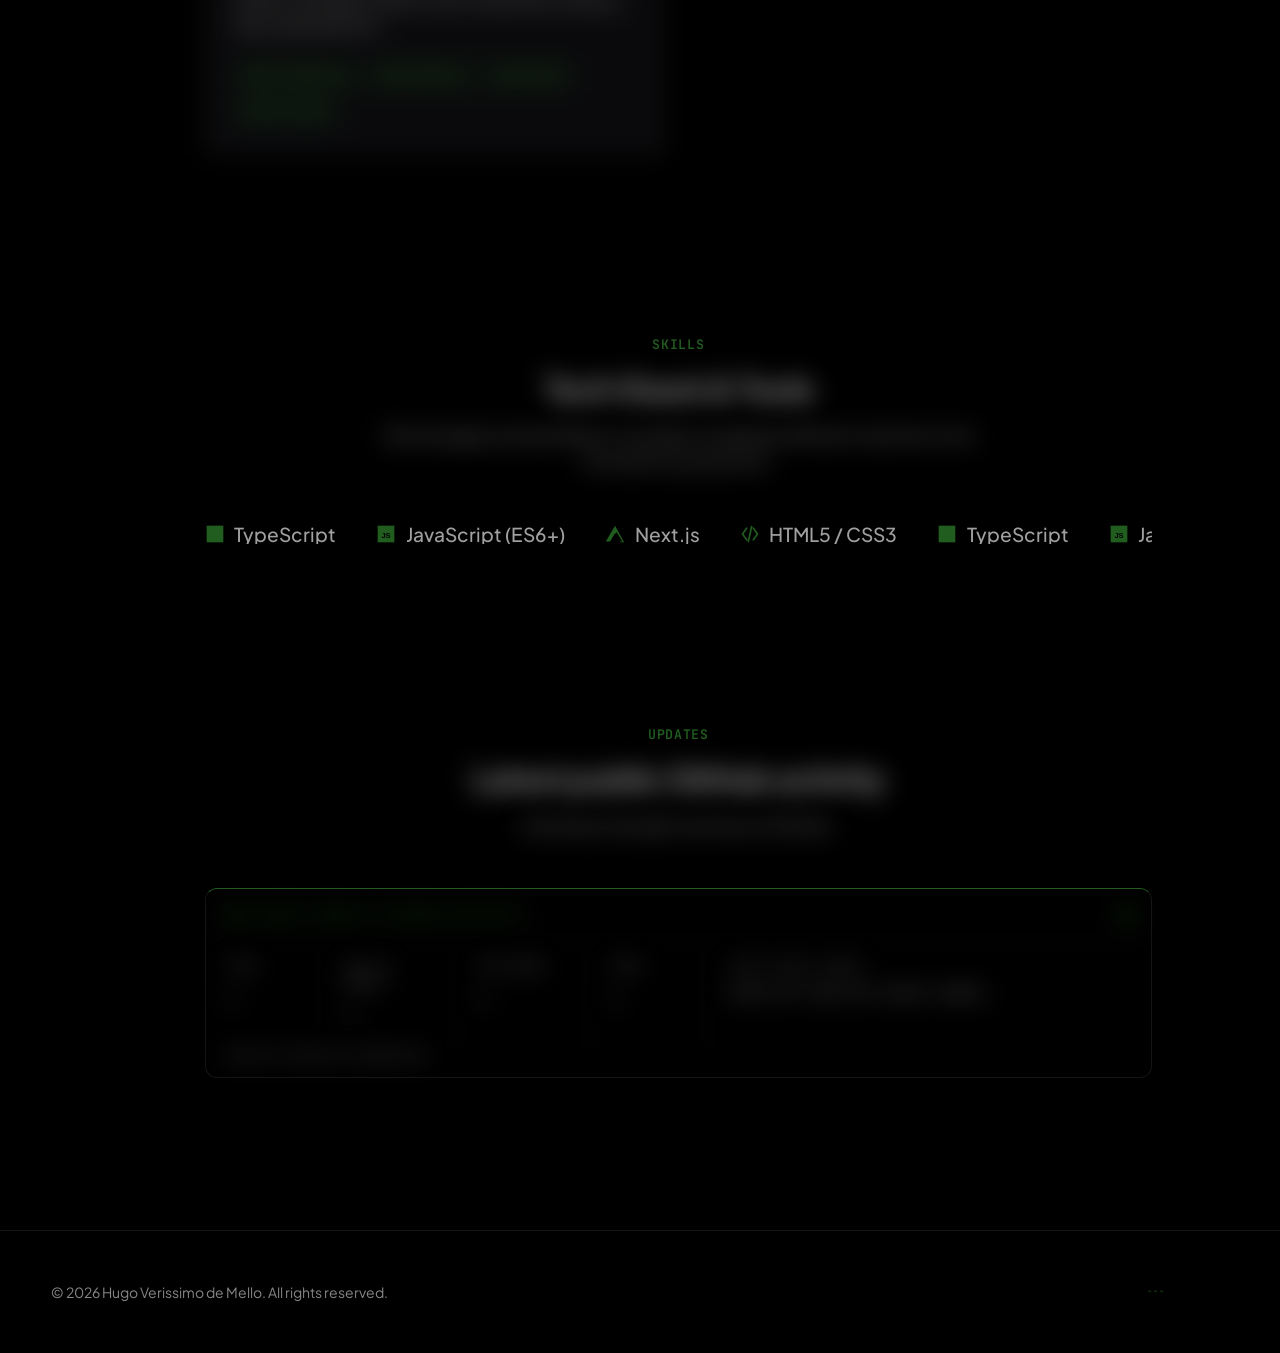
==== commit d848c0cb: "toque pelo smartphone transparente" ====
--- a/index.html
+++ b/index.html
@@ -56,6 +56,7 @@
                                     pathLength="100">
                                 </rect>
                             </svg></a></li>
+                            
                     <li><a href="#projetos" class="nav-link"><span data-i18n="nav.projects">Projetos</span><svg
                                 class="nav-link-outline" viewBox="0 0 100 40" preserveAspectRatio="none"
                                 aria-hidden="true">
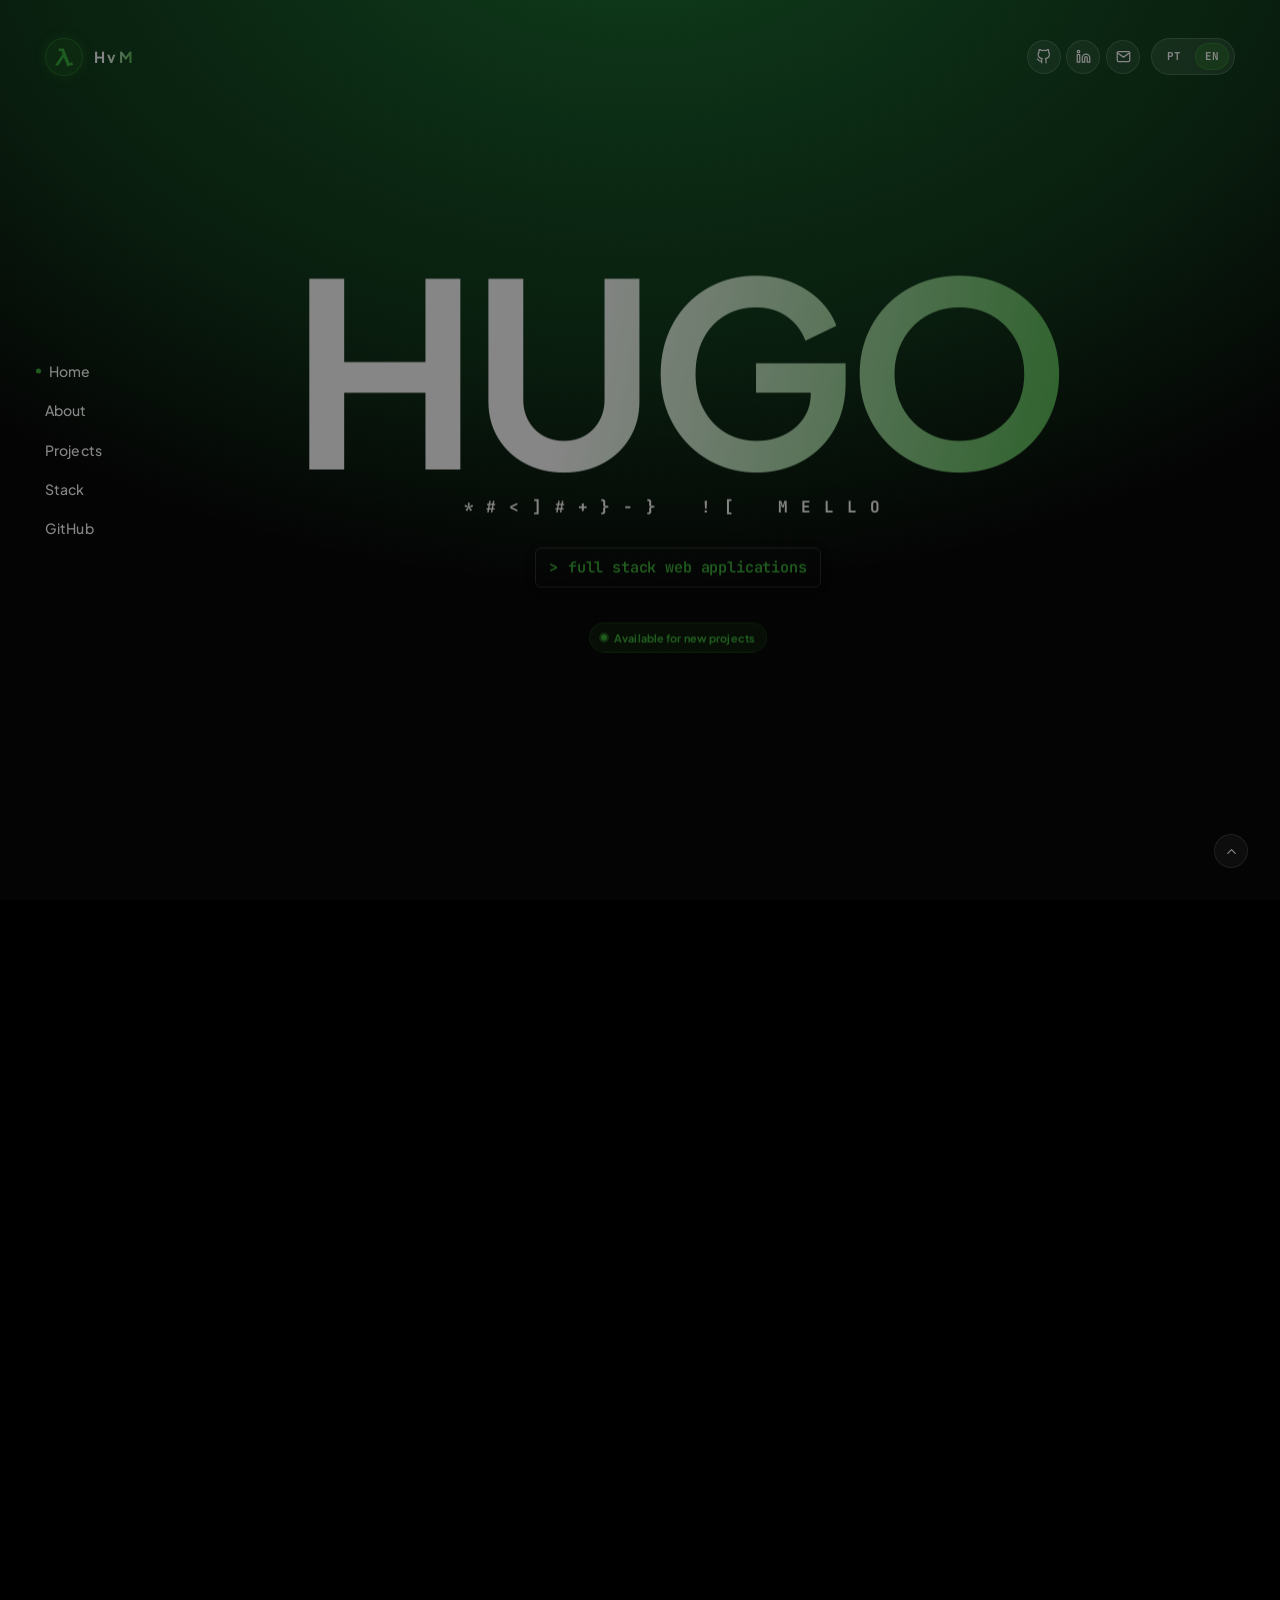
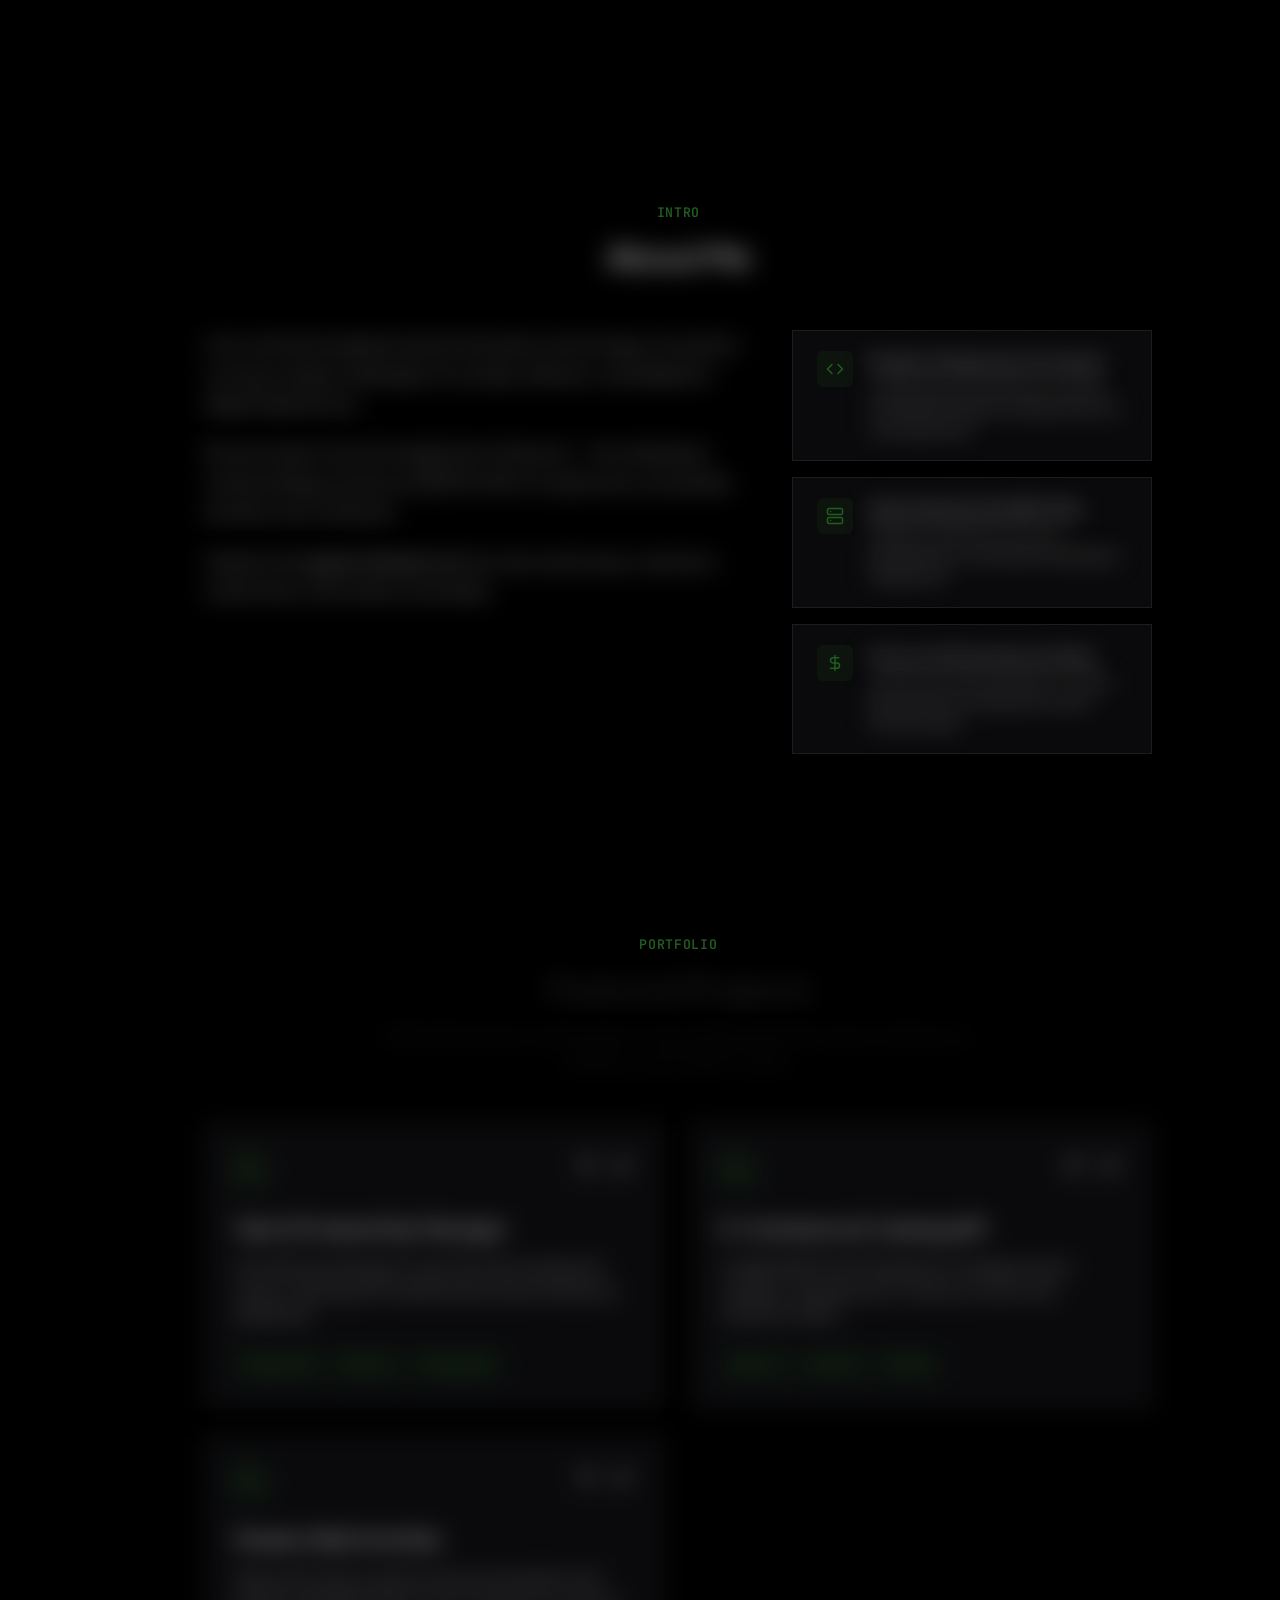
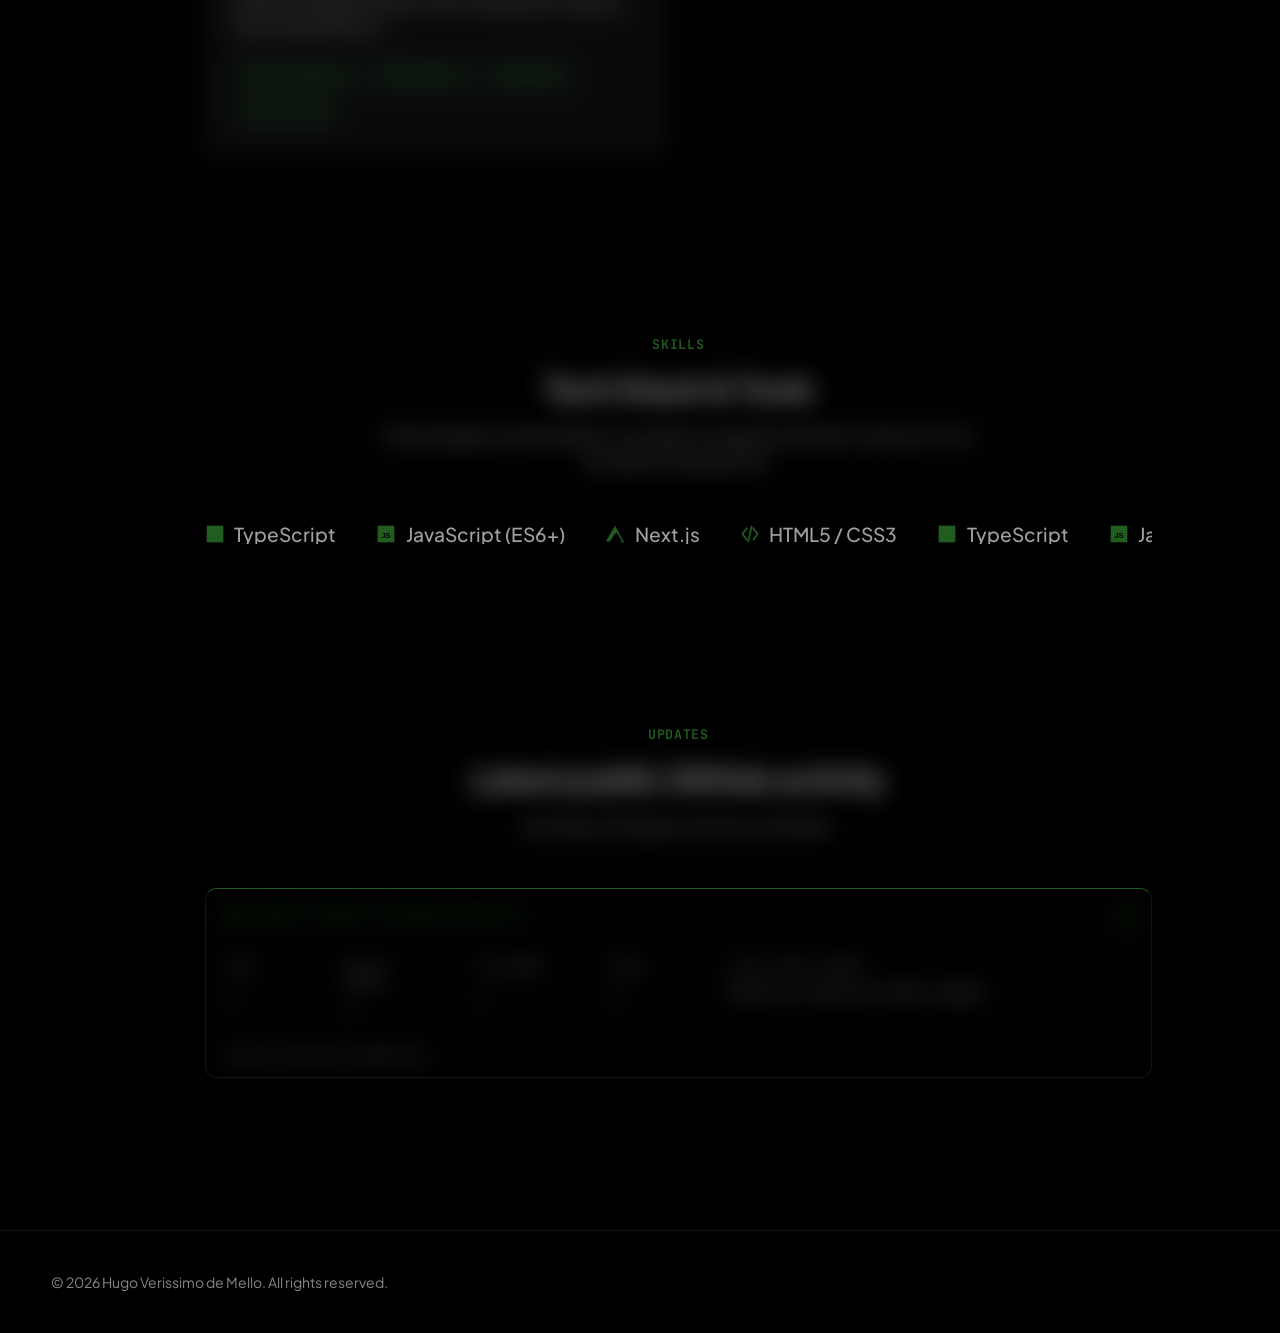
==== commit bf58437b: "remoção do contador" ====
--- a/index.html
+++ b/index.html
@@ -562,6 +562,8 @@
                     <p class="github-activity-status" id="github-activity-status" role="status" aria-live="polite"
                         data-i18n="github.loading">Carregando atividade...</p>
                 </section>
+            </div>
+        </section>
     </main>
 
 
@@ -576,13 +578,6 @@
     <footer class="footer">
         <div class="container footer-content">
             <p data-i18n="footer.rights">© 2026 Hugo Verissimo de Mello. Todos os direitos reservados.</p>
-            <a class="visitor-counter" href="https://visitorbadge.io/status?path=hugohvm25.github.io" target="_blank"
-                rel="noopener noreferrer" referrerpolicy="no-referrer" aria-label="Contador global de visitas"
-                data-i18n-aria="footer.visits">
-                <span class="visitor-counter-digits" id="visitor-counter" role="img" aria-label="Carregando contador">
-                    <span class="visitor-counter-loading" aria-hidden="true">---</span>
-                </span>
-            </a>
         </div>
     </footer>
 
@@ -610,7 +605,6 @@
     <script src="js/section-glow.js"></script>
     <script src="js/scroll-blur.js"></script>
     <script src="js/hero-name-gradient.js"></script>
-    <script src="js/visitor-counter.js"></script>
 </body>
 
 </html>
